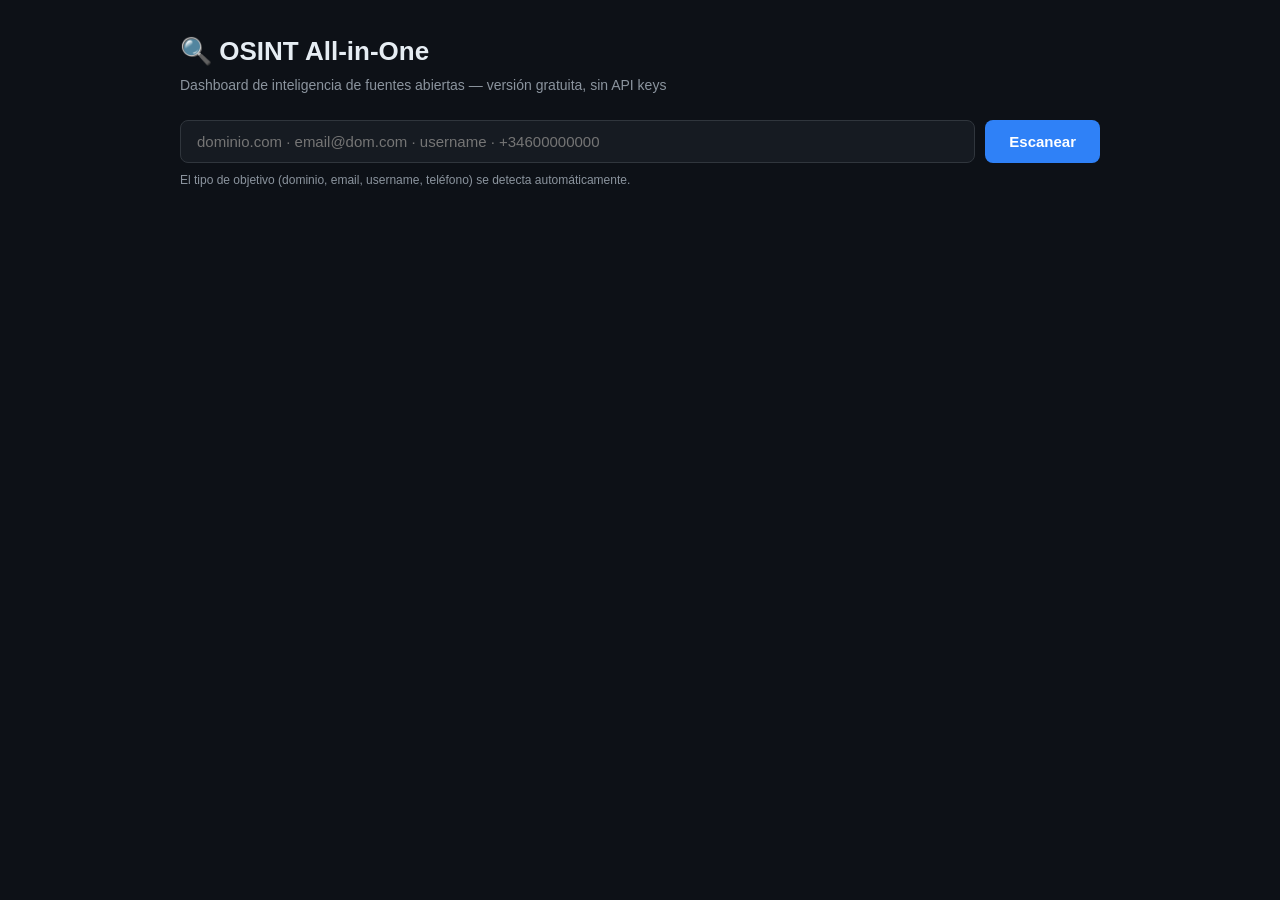
==== index.html @ 32ef2f07 "Initial commit: Ariadne OSINT tool project" ====
<!DOCTYPE html>
<html lang="es">
<head>
<meta charset="UTF-8" />
<meta name="viewport" content="width=device-width, initial-scale=1.0" />
<title>OSINT All-in-One</title>
<style>
  :root {
    --bg: #0d1117; --panel: #161b22; --border: #30363d;
    --text: #e6edf3; --muted: #8b949e; --accent: #2f81f7;
    --green: #3fb950; --red: #f85149; --yellow: #d29922; --purple: #bc8cff;
  }
  * { box-sizing: border-box; }
  body {
    margin: 0; background: var(--bg); color: var(--text);
    font-family: -apple-system, BlinkMacSystemFont, "Segoe UI", Roboto, sans-serif;
    line-height: 1.5;
  }
  .container { max-width: 960px; margin: 0 auto; padding: 32px 20px; }
  header h1 { margin: 0 0 4px; font-size: 26px; }
  header p { margin: 0 0 24px; color: var(--muted); font-size: 14px; }
  .search-box { display: flex; gap: 10px; margin-bottom: 8px; }
  input[type=text] {
    flex: 1; padding: 12px 16px; font-size: 15px; background: var(--panel);
    border: 1px solid var(--border); border-radius: 8px; color: var(--text); outline: none;
  }
  input[type=text]:focus { border-color: var(--accent); }
  button {
    padding: 12px 24px; font-size: 15px; font-weight: 600; background: var(--accent);
    color: #fff; border: none; border-radius: 8px; cursor: pointer;
  }
  button:disabled { opacity: .6; cursor: not-allowed; }
  .hint { font-size: 12px; color: var(--muted); margin-bottom: 24px; }
  .meta { display: flex; gap: 16px; margin: 20px 0 12px; font-size: 13px; color: var(--muted); flex-wrap: wrap; align-items: center; }
  .badge {
    display: inline-block; padding: 2px 10px; border-radius: 12px; font-size: 12px;
    font-weight: 600; background: rgba(47,129,247,.15); color: var(--accent);
  }
  /* Toggle de vistas */
  .view-toggle { margin-left: auto; display: flex; gap: 0; border: 1px solid var(--border); border-radius: 8px; overflow: hidden; }
  .view-toggle button {
    background: var(--panel); color: var(--muted); padding: 6px 16px;
    font-size: 13px; border-radius: 0; font-weight: 500;
  }
  .view-toggle button.active { background: var(--accent); color: #fff; }
  /* Vista lista */
  .module-card { background: var(--panel); border: 1px solid var(--border); border-radius: 10px; margin-bottom: 14px; overflow: hidden; }
  .module-head { display: flex; justify-content: space-between; align-items: center; padding: 12px 16px; border-bottom: 1px solid var(--border); }
  .module-name { font-weight: 700; text-transform: uppercase; font-size: 13px; letter-spacing: .5px; }
  .status { font-size: 12px; font-weight: 600; }
  .status.ok { color: var(--green); } .status.empty { color: var(--muted); } .status.error { color: var(--red); }
  .findings { padding: 6px 16px 14px; }
  .finding { display: flex; gap: 10px; padding: 6px 0; font-size: 14px; border-bottom: 1px solid rgba(48,54,61,.5); }
  .finding:last-child { border-bottom: none; }
  .finding .label { color: var(--muted); min-width: 150px; }
  .finding .value { word-break: break-all; }
  .finding a { color: var(--accent); text-decoration: none; }
  .cat { font-size: 10px; padding: 1px 6px; border-radius: 8px; background: rgba(139,148,158,.15); color: var(--muted); align-self: center; }
  .correlations { background: rgba(210,153,34,.08); border: 1px solid rgba(210,153,34,.3); border-radius: 10px; padding: 14px 16px; margin: 18px 0; }
  .correlations h3 { margin: 0 0 8px; font-size: 14px; color: var(--yellow); }
  .empty-state { text-align: center; color: var(--muted); padding: 40px; }
  .spinner { width: 20px; height: 20px; border: 3px solid rgba(255,255,255,.2); border-top-color: #fff; border-radius: 50%; display: inline-block; animation: spin .8s linear infinite; vertical-align: middle; }
  @keyframes spin { to { transform: rotate(360deg); } }
  /* Vista grafo */
  #graph-wrap { position: relative; background: var(--panel); border: 1px solid var(--border); border-radius: 10px; overflow: hidden; }
  #graph { display: block; width: 100%; height: 560px; cursor: grab; }
  #graph:active { cursor: grabbing; }
  .graph-legend { position: absolute; top: 12px; left: 12px; background: rgba(13,17,23,.85); border: 1px solid var(--border); border-radius: 8px; padding: 10px 12px; font-size: 12px; }
  .graph-legend div { display: flex; align-items: center; gap: 8px; margin: 3px 0; color: var(--muted); }
  .legend-dot { width: 10px; height: 10px; border-radius: 50%; }
  .graph-tip { position: absolute; bottom: 12px; right: 12px; font-size: 11px; color: var(--muted); background: rgba(13,17,23,.85); padding: 4px 8px; border-radius: 6px; }
  .node-tooltip { position: absolute; pointer-events: none; background: #000; border: 1px solid var(--accent); border-radius: 6px; padding: 6px 10px; font-size: 12px; max-width: 280px; word-break: break-all; display: none; z-index: 10; }
</style>
</head>
<body>
<div class="container">
  <header>
    <h1>🔍 OSINT All-in-One</h1>
    <p>Dashboard de inteligencia de fuentes abiertas — versión gratuita, sin API keys</p>
  </header>

  <div class="search-box">
    <input type="text" id="target" placeholder="dominio.com · email@dom.com · username · +34600000000"
           onkeydown="if(event.key==='Enter')scan()" />
    <button id="btn" onclick="scan()">Escanear</button>
  </div>
  <div class="hint">El tipo de objetivo (dominio, email, username, teléfono) se detecta automáticamente.</div>

  <div id="results"></div>
</div>

<script>
const API = "http://127.0.0.1:8000";
let lastData = null;
let currentView = "list";

async function scan() {
  const target = document.getElementById("target").value.trim();
  if (!target) return;
  const btn = document.getElementById("btn");
  const results = document.getElementById("results");
  btn.disabled = true; btn.innerHTML = '<span class="spinner"></span>';
  results.innerHTML = '<div class="empty-state">Consultando fuentes…</div>';
  try {
    const resp = await fetch(`${API}/scan`, {
      method: "POST", headers: { "Content-Type": "application/json" },
      body: JSON.stringify({ target }),
    });
    lastData = await resp.json();
    renderAll();
  } catch (e) {
    results.innerHTML = `<div class="empty-state">Error al conectar con la API.<br>¿Está el backend corriendo en ${API}?</div>`;
  } finally {
    btn.disabled = false; btn.textContent = "Escanear";
  }
}

function renderAll() {
  const data = lastData;
  const results = document.getElementById("results");
  let html = `<div class="meta">
    <span>Objetivo: <span class="badge">${escapeHtml(data.target)}</span></span>
    <span>Tipo: <span class="badge">${data.target_type}</span></span>
    <span>Tiempo: ${data.total_elapsed_ms} ms</span>
    <span class="view-toggle">
      <button id="tab-list" class="${currentView==='list'?'active':''}" onclick="setView('list')">Lista</button>
      <button id="tab-graph" class="${currentView==='graph'?'active':''}" onclick="setView('graph')">Grafo</button>
    </span>
  </div><div id="view-body"></div>`;
  results.innerHTML = html;
  if (currentView === "list") renderList(); else renderGraph();
}

function setView(v) { currentView = v; renderAll(); }

/* ---------- VISTA LISTA ---------- */
function renderList() {
  const data = lastData;
  const body = document.getElementById("view-body");
  let html = "";
  if (data.correlations && data.correlations.length) {
    html += `<div class="correlations"><h3>⚡ Correlaciones detectadas</h3>`;
    for (const c of data.correlations) {
      html += `<div>${escapeHtml(c.description)}: <b>${c.linked_values.map(escapeHtml).join(", ")}</b>
        <span class="cat">${c.modules.join(" + ")}</span></div>`;
    }
    html += `</div>`;
  }
  if (!data.results.length) html += `<div class="empty-state">No hay módulos para este tipo de objetivo.</div>`;
  for (const r of data.results) {
    html += `<div class="module-card"><div class="module-head">
      <span class="module-name">${r.module}</span>
      <span class="status ${r.status}">${statusLabel(r)}</span></div>`;
    if (r.findings.length) {
      html += `<div class="findings">`;
      for (const f of r.findings) {
        html += `<div class="finding"><span class="label">${escapeHtml(f.label)}</span>
          <span class="value">${linkify(f.value)}</span><span class="cat">${f.category}</span></div>`;
      }
      html += `</div>`;
    }
    html += `</div>`;
  }
  body.innerHTML = html;
}

/* ---------- VISTA GRAFO (force-directed sobre canvas, sin librerías) ---------- */
const MODULE_COLORS = {
  dns:"#2f81f7", whois:"#3fb950", crtsh:"#bc8cff",
  email:"#d29922", username:"#f85149", phone:"#39c5cf"
};

function buildGraph(data) {
  const nodes = [], links = [];
  const W = 900, H = 560;
  // Nodo central: el objetivo
  nodes.push({ id:"__target__", label:data.target, type:"target", x:W/2, y:H/2, r:26, color:"#fff" });

  const correlated = new Set();
  for (const c of (data.correlations||[]))
    for (const v of c.linked_values) correlated.add(v.toLowerCase());

  for (const res of data.results) {
    if (!res.findings.length) continue;
    const modId = "mod__" + res.module;
    nodes.push({ id:modId, label:res.module, type:"module", r:16,
      color: MODULE_COLORS[res.module]||"#8b949e",
      x: W/2 + (Math.random()-.5)*200, y: H/2 + (Math.random()-.5)*200 });
    links.push({ source:"__target__", target:modId, strong:true });

    res.findings.forEach((f, i) => {
      const fid = modId + "__" + i;
      const isCorr = correlated.has((f.value||"").toLowerCase());
      nodes.push({ id:fid, label:f.value, sub:f.label, type:"finding",
        r: isCorr?9:6, color: isCorr ? "#d29922" : (MODULE_COLORS[res.module]||"#8b949e"),
        corr:isCorr, x: W/2 + (Math.random()-.5)*400, y: H/2 + (Math.random()-.5)*400 });
      links.push({ source:modId, target:fid, strong:false, corr:isCorr });
    });
  }
  return { nodes, links, W, H };
}

let graphState = null;

function renderGraph() {
  const data = lastData;
  const body = document.getElementById("view-body");
  const hasFindings = data.results.some(r => r.findings.length);
  if (!hasFindings) { body.innerHTML = `<div class="empty-state">No hay datos para graficar.</div>`; return; }

  body.innerHTML = `
    <div id="graph-wrap">
      <canvas id="graph"></canvas>
      <div class="graph-legend" id="legend"></div>
      <div class="graph-tip">Arrastra los nodos · pasa el ratón para ver el valor</div>
      <div class="node-tooltip" id="tooltip"></div>
    </div>`;

  const g = buildGraph(data);
  const canvas = document.getElementById("graph");
  const dpr = window.devicePixelRatio || 1;
  const rect = canvas.getBoundingClientRect();
  canvas.width = rect.width * dpr; canvas.height = 560 * dpr;
  const ctx = canvas.getContext("2d"); ctx.scale(dpr, dpr);
  const VW = rect.width, VH = 560;
  // Reescalar posiciones iniciales al ancho real
  g.nodes.forEach(n => { n.x = n.x/g.W*VW; n.y = n.y/g.H*VH; n.vx=0; n.vy=0; });

  // Leyenda
  const mods = [...new Set(data.results.filter(r=>r.findings.length).map(r=>r.module))];
  document.getElementById("legend").innerHTML =
    `<div><span class="legend-dot" style="background:#fff"></span>Objetivo</div>` +
    mods.map(m=>`<div><span class="legend-dot" style="background:${MODULE_COLORS[m]||'#8b949e'}"></span>${m}</div>`).join("") +
    `<div><span class="legend-dot" style="background:#d29922"></span>correlacionado</div>`;

  graphState = { g, canvas, ctx, VW, VH, drag:null, hover:null };
  setupGraphInteraction();
  runSimulation();
}

function runSimulation() {
  const s = graphState; if (!s) return;
  const { g, VW, VH } = s;
  let ticks = 0;
  function step() {
    if (!graphState) return;
    // Fuerzas: repulsión entre nodos + atracción de enlaces + centrado
    for (const n of g.nodes) { if (n===s.drag) continue; n.fx=0; n.fy=0; }
    for (let i=0;i<g.nodes.length;i++){
      for (let j=i+1;j<g.nodes.length;j++){
        const a=g.nodes[i], b=g.nodes[j];
        let dx=a.x-b.x, dy=a.y-b.y, d=Math.hypot(dx,dy)||0.1;
        const rep = 1400/(d*d);
        const fx=dx/d*rep, fy=dy/d*rep;
        a.fx+=fx; a.fy+=fy; b.fx-=fx; b.fy-=fy;
      }
    }
    for (const l of g.links){
      const a=g.nodes.find(n=>n.id===l.source), b=g.nodes.find(n=>n.id===l.target);
      let dx=b.x-a.x, dy=b.y-a.y, d=Math.hypot(dx,dy)||0.1;
      const target = l.strong?90:55;
      const k=(d-target)*0.02;
      const fx=dx/d*k, fy=dy/d*k;
      a.fx+=fx; a.fy+=fy; b.fx-=fx; b.fy-=fy;
    }
    for (const n of g.nodes){
      if (n===s.drag) continue;
      n.fx += (VW/2 - n.x)*0.005; n.fy += (VH/2 - n.y)*0.005;
      n.vx=(n.vx+n.fx)*0.85; n.vy=(n.vy+n.fy)*0.85;
      n.x+=n.vx; n.y+=n.vy;
      n.x=Math.max(n.r, Math.min(VW-n.r, n.x));
      n.y=Math.max(n.r, Math.min(VH-n.r, n.y));
    }
    drawGraph();
    ticks++;
    if (ticks < 500) requestAnimationFrame(step);
  }
  step();
}

function drawGraph() {
  const s = graphState; if (!s) return;
  const { ctx, g, VW, VH } = s;
  ctx.clearRect(0,0,VW,VH);
  // enlaces
  for (const l of g.links){
    const a=g.nodes.find(n=>n.id===l.source), b=g.nodes.find(n=>n.id===l.target);
    ctx.beginPath(); ctx.moveTo(a.x,a.y); ctx.lineTo(b.x,b.y);
    ctx.strokeStyle = l.corr ? "rgba(210,153,34,.6)" : (l.strong?"rgba(139,148,158,.5)":"rgba(139,148,158,.2)");
    ctx.lineWidth = l.strong?2:1; ctx.stroke();
  }
  // nodos
  for (const n of g.nodes){
    ctx.beginPath(); ctx.arc(n.x,n.y,n.r,0,Math.PI*2);
    ctx.fillStyle=n.color; ctx.fill();
    if (n.type==="target"){ ctx.lineWidth=3; ctx.strokeStyle="#2f81f7"; ctx.stroke(); }
    if (n.corr){ ctx.lineWidth=2; ctx.strokeStyle="#fff"; ctx.stroke(); }
    // etiqueta solo para target y módulos
    if (n.type!=="finding"){
      ctx.fillStyle="#e6edf3"; ctx.font=(n.type==="target"?"bold 13px":"12px")+" sans-serif";
      ctx.textAlign="center";
      const lbl = n.label.length>22 ? n.label.slice(0,22)+"…" : n.label;
      ctx.fillText(lbl, n.x, n.y - n.r - 6);
    }
  }
}

function setupGraphInteraction() {
  const s = graphState; const { canvas, g } = s;
  const tooltip = document.getElementById("tooltip");
  function pos(e){ const r=canvas.getBoundingClientRect(); return { x:e.clientX-r.left, y:e.clientY-r.top }; }
  function nodeAt(p){ for (let i=g.nodes.length-1;i>=0;i--){ const n=g.nodes[i]; if (Math.hypot(n.x-p.x,n.y-p.y)<=n.r+3) return n; } return null; }

  canvas.onmousedown = e => { const p=pos(e); const n=nodeAt(p); if (n){ s.drag=n; n.vx=0; n.vy=0; } };
  canvas.onmousemove = e => {
    const p=pos(e);
    if (s.drag){ s.drag.x=p.x; s.drag.y=p.y; drawGraph(); }
    const n=nodeAt(p);
    if (n && n.type==="finding"){
      tooltip.style.display="block"; tooltip.style.left=(p.x+12)+"px"; tooltip.style.top=(p.y+12)+"px";
      tooltip.innerHTML = `<b>${escapeHtml(n.sub||"")}</b><br>${escapeHtml(n.label)}`;
    } else tooltip.style.display="none";
  };
  canvas.onmouseup = () => { s.drag=null; runSimulation(); };
  canvas.onmouseleave = () => { s.drag=null; tooltip.style.display="none"; };
}

/* ---------- helpers ---------- */
function statusLabel(r){ if(r.status==="ok")return `${r.findings.length} resultados`; if(r.status==="empty")return "sin resultados"; return "error"; }
function escapeHtml(s){ return String(s).replace(/[&<>"']/g,c=>({'&':'&amp;','<':'&lt;','>':'&gt;','"':'&quot;',"'":'&#39;'}[c])); }
function linkify(v){ const safe=escapeHtml(v); if(/^https?:\/\//.test(v))return `<a href="${safe}" target="_blank" rel="noopener">${safe}</a>`; return safe; }
</script>
</body>
</html>
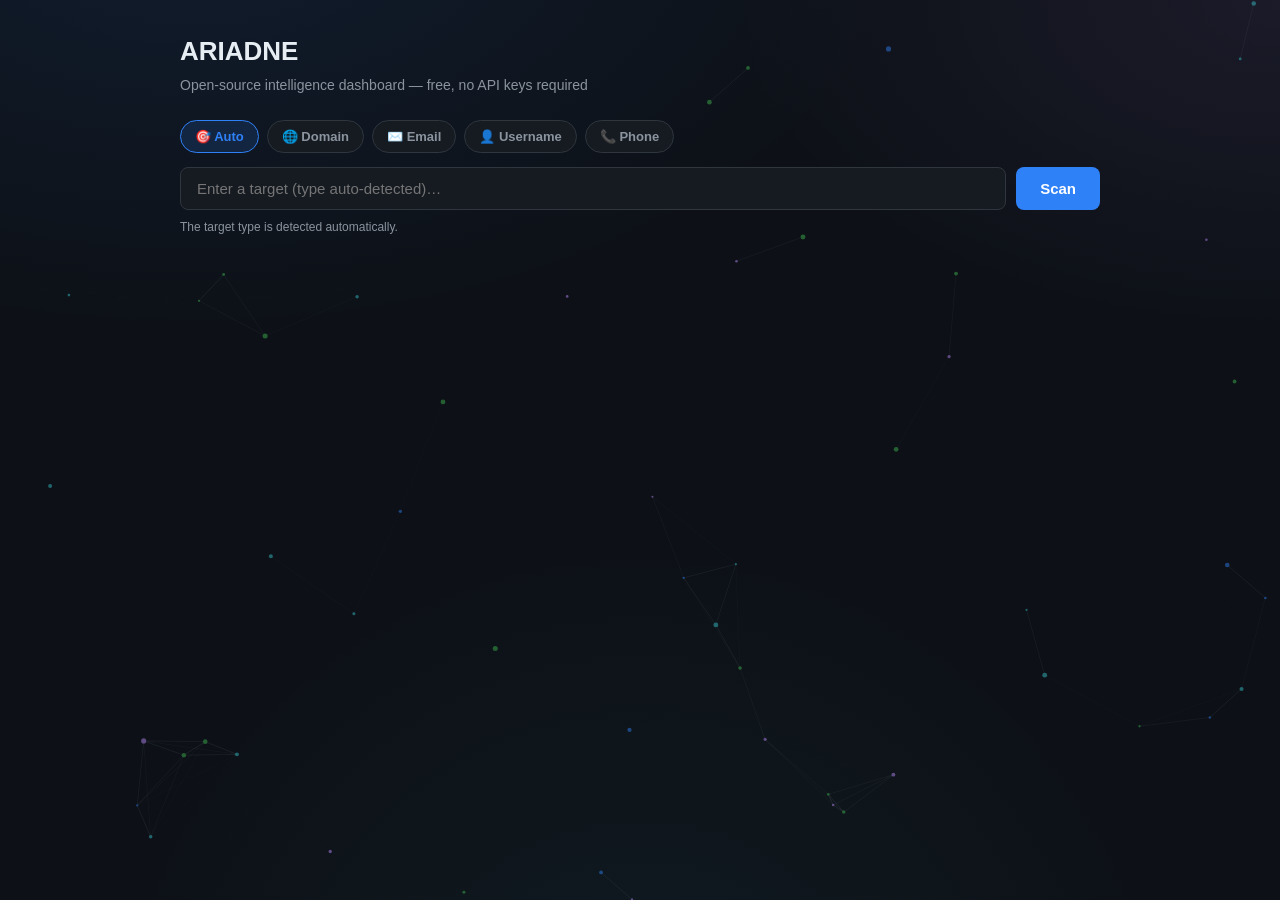
==== commit 2f7800b5: "Move frontend index.html to repo root; update docker-compose mount and README" ====
--- a/index.html
+++ b/index.html
@@ -1,9 +1,9 @@
 <!DOCTYPE html>
-<html lang="es">
+<html lang="en">
 <head>
 <meta charset="UTF-8" />
 <meta name="viewport" content="width=device-width, initial-scale=1.0" />
-<title>OSINT All-in-One</title>
+<title>ARIADNE</title>
 <style>
   :root {
     --bg: #0d1117; --panel: #161b22; --border: #30363d;
@@ -12,19 +12,72 @@
   }
   * { box-sizing: border-box; }
   body {
-    margin: 0; background: var(--bg); color: var(--text);
+    margin: 0; color: var(--text);
     font-family: -apple-system, BlinkMacSystemFont, "Segoe UI", Roboto, sans-serif;
     line-height: 1.5;
-  }
-  .container { max-width: 960px; margin: 0 auto; padding: 32px 20px; }
+    background:
+      radial-gradient(1200px 700px at 15% -10%, rgba(47,129,247,.10), transparent 60%),
+      radial-gradient(1000px 600px at 100% 0%, rgba(188,140,255,.08), transparent 55%),
+      radial-gradient(900px 900px at 50% 120%, rgba(57,197,207,.06), transparent 60%),
+      var(--bg);
+    min-height: 100vh;
+  }
+  /* Background canvas: node network (ARIADNE philosophy — threads connecting data) */
+  #bg-canvas {
+    position: fixed; inset: 0; width: 100%; height: 100%;
+    z-index: 0; pointer-events: none; opacity: .55;
+  }
+  .container { position: relative; z-index: 1; max-width: 960px; margin: 0 auto; padding: 32px 20px; }
   header h1 { margin: 0 0 4px; font-size: 26px; }
   header p { margin: 0 0 24px; color: var(--muted); font-size: 14px; }
+  /* Target type selector */
+  .type-picker { display: flex; flex-wrap: wrap; gap: 8px; margin-bottom: 14px; }
+  .type-chip {
+    display: inline-flex; align-items: center; gap: 6px; padding: 8px 14px;
+    background: var(--panel); border: 1px solid var(--border); border-radius: 20px;
+    color: var(--muted); font-size: 13px; font-weight: 600; cursor: pointer;
+    transition: border-color .15s, color .15s, background .15s;
+  }
+  .type-chip:hover { border-color: var(--accent); color: var(--text); }
+  .type-chip.active { background: rgba(47,129,247,.15); border-color: var(--accent); color: var(--accent); }
   .search-box { display: flex; gap: 10px; margin-bottom: 8px; }
   input[type=text] {
     flex: 1; padding: 12px 16px; font-size: 15px; background: var(--panel);
     border: 1px solid var(--border); border-radius: 8px; color: var(--text); outline: none;
   }
   input[type=text]:focus { border-color: var(--accent); }
+  /* Country code dropdown (phone only) — custom, with flag images */
+  .cc-dropdown { position: relative; flex: none; }
+  .cc-toggle {
+    display: flex; align-items: center; gap: 8px;
+    padding: 12px 14px; font-size: 15px; background: var(--panel);
+    border: 1px solid var(--border); border-radius: 8px; color: var(--text);
+    cursor: pointer; white-space: nowrap; min-width: 108px;
+  }
+  .cc-toggle:focus, .cc-dropdown.open .cc-toggle { border-color: var(--accent); }
+  .cc-flag { width: 22px; height: 16px; object-fit: cover; border-radius: 2px; flex: none; }
+  .cc-caret { margin-left: auto; color: var(--muted); font-size: 11px; }
+  .cc-menu {
+    position: absolute; top: calc(100% + 4px); left: 0; z-index: 30;
+    width: 300px; max-height: 320px; overflow-y: auto; padding: 6px;
+    background: var(--panel); border: 1px solid var(--border); border-radius: 8px;
+    box-shadow: 0 8px 24px rgba(0,0,0,.45); display: none;
+  }
+  .cc-dropdown.open .cc-menu { display: block; }
+  .cc-search {
+    width: 100%; box-sizing: border-box; padding: 8px 10px; margin-bottom: 6px;
+    background: var(--bg); border: 1px solid var(--border); border-radius: 6px;
+    color: var(--text); font-size: 14px; outline: none;
+  }
+  .cc-list { list-style: none; margin: 0; padding: 0; }
+  .cc-item {
+    display: flex; align-items: center; gap: 10px; padding: 8px 10px;
+    border-radius: 6px; cursor: pointer; font-size: 14px; color: var(--text);
+  }
+  .cc-item:hover { background: rgba(47,129,247,.15); }
+  .cc-item .cc-name { flex: 1; }
+  .cc-item .cc-dial { color: var(--muted); font-size: 13px; }
+  .cc-item.hidden { display: none; }
   button {
     padding: 12px 24px; font-size: 15px; font-weight: 600; background: var(--accent);
     color: #fff; border: none; border-radius: 8px; cursor: pointer;
@@ -36,14 +89,14 @@
     display: inline-block; padding: 2px 10px; border-radius: 12px; font-size: 12px;
     font-weight: 600; background: rgba(47,129,247,.15); color: var(--accent);
   }
-  /* Toggle de vistas */
+  /* View toggle */
   .view-toggle { margin-left: auto; display: flex; gap: 0; border: 1px solid var(--border); border-radius: 8px; overflow: hidden; }
   .view-toggle button {
     background: var(--panel); color: var(--muted); padding: 6px 16px;
     font-size: 13px; border-radius: 0; font-weight: 500;
   }
   .view-toggle button.active { background: var(--accent); color: #fff; }
-  /* Vista lista */
+  /* List view */
   .module-card { background: var(--panel); border: 1px solid var(--border); border-radius: 10px; margin-bottom: 14px; overflow: hidden; }
   .module-head { display: flex; justify-content: space-between; align-items: center; padding: 12px 16px; border-bottom: 1px solid var(--border); }
   .module-name { font-weight: 700; text-transform: uppercase; font-size: 13px; letter-spacing: .5px; }
@@ -73,18 +126,33 @@
 </style>
 </head>
 <body>
+<canvas id="bg-canvas"></canvas>
 <div class="container">
   <header>
-    <h1>🔍 OSINT All-in-One</h1>
-    <p>Dashboard de inteligencia de fuentes abiertas — versión gratuita, sin API keys</p>
+    <h1>ARIADNE</h1>
+    <p>Open-source intelligence dashboard — free, no API keys required</p>
   </header>
 
+  <div id="type-picker" class="type-picker"></div>
+
   <div class="search-box">
-    <input type="text" id="target" placeholder="dominio.com · email@dom.com · username · +34600000000"
-           onkeydown="if(event.key==='Enter')scan()" />
-    <button id="btn" onclick="scan()">Escanear</button>
+    <div class="cc-dropdown" id="country-code" style="display:none">
+      <button type="button" class="cc-toggle" id="cc-toggle" onclick="toggleCC(event)" title="Country code" aria-haspopup="listbox">
+        <img class="cc-flag" id="cc-flag" alt="" onerror="this.style.display='none'">
+        <span id="cc-code">+34</span>
+        <span class="cc-caret">▾</span>
+      </button>
+      <div class="cc-menu" id="cc-menu">
+        <input type="text" class="cc-search" id="cc-search" placeholder="Search country…"
+               oninput="filterCC(this.value)" onclick="event.stopPropagation()">
+        <ul class="cc-list" id="cc-list"></ul>
+      </div>
+    </div>
+    <input type="text" id="target" placeholder="Enter target…" inputmode="text"
+           oninput="onTargetInput(this)" onkeydown="if(event.key==='Enter')scan()" />
+    <button id="btn" onclick="scan()">Scan</button>
   </div>
-  <div class="hint">El tipo de objetivo (dominio, email, username, teléfono) se detecta automáticamente.</div>
+  <div class="hint" id="hint"></div>
 
   <div id="results"></div>
 </div>
@@ -94,24 +162,177 @@
 let lastData = null;
 let currentView = "list";
 
+/* ---------- TARGET TYPE SELECTOR ---------- */
+const TARGET_TYPES = [
+  { id: "auto",     label: "🎯 Auto",     placeholder: "Enter a target (type auto-detected)…",       hint: "The target type is detected automatically." },
+  { id: "domain",   label: "🌐 Domain",  placeholder: "example.com",                                     hint: "Queries DNS, WHOIS and subdomains (Certificate Transparency)." },
+  { id: "email",    label: "✉️ Email",    placeholder: "name@example.com",                              hint: "Searches Gravatar profile, associated accounts, and MX servers." },
+  { id: "username", label: "👤 Username", placeholder: "username",                                   hint: "Checks presence on 150+ platforms via Maigret." },
+  { id: "phone",    label: "📞 Phone", placeholder: "+34 600 000 000",                                 hint: "Country, carrier, line type, timezone, and OSINT pivots." },
+];
+let currentType = "auto";
+
+/* Country codes (iso · flag · name · dial). Sorted by frequency + region. */
+const COUNTRY_CODES = [
+  { code: "+34",  iso: "es", flag: "🇪🇸", name: "Spain" },
+  { code: "+1",   iso: "us", flag: "🇺🇸", name: "United States / Canada" },
+  { code: "+52",  iso: "mx", flag: "🇲🇽", name: "Mexico" },
+  { code: "+54",  iso: "ar", flag: "🇦🇷", name: "Argentina" },
+  { code: "+55",  iso: "br", flag: "🇧🇷", name: "Brazil" },
+  { code: "+56",  iso: "cl", flag: "🇨🇱", name: "Chile" },
+  { code: "+57",  iso: "co", flag: "🇨🇴", name: "Colombia" },
+  { code: "+58",  iso: "ve", flag: "🇻🇪", name: "Venezuela" },
+  { code: "+51",  iso: "pe", flag: "🇵🇪", name: "Peru" },
+  { code: "+593", iso: "ec", flag: "🇪🇨", name: "Ecuador" },
+  { code: "+591", iso: "bo", flag: "🇧🇴", name: "Bolivia" },
+  { code: "+595", iso: "py", flag: "🇵🇾", name: "Paraguay" },
+  { code: "+598", iso: "uy", flag: "🇺🇾", name: "Uruguay" },
+  { code: "+502", iso: "gt", flag: "🇬🇹", name: "Guatemala" },
+  { code: "+503", iso: "sv", flag: "🇸🇻", name: "El Salvador" },
+  { code: "+504", iso: "hn", flag: "🇭🇳", name: "Honduras" },
+  { code: "+505", iso: "ni", flag: "🇳🇮", name: "Nicaragua" },
+  { code: "+506", iso: "cr", flag: "🇨🇷", name: "Costa Rica" },
+  { code: "+507", iso: "pa", flag: "🇵🇦", name: "Panama" },
+  { code: "+53",  iso: "cu", flag: "🇨🇺", name: "Cuba" },
+  { code: "+1809",iso: "do", flag: "🇩🇴", name: "Dominican Republic" },
+  { code: "+44",  iso: "gb", flag: "🇬🇧", name: "United Kingdom" },
+  { code: "+33",  iso: "fr", flag: "🇫🇷", name: "France" },
+  { code: "+49",  iso: "de", flag: "🇩🇪", name: "Germany" },
+  { code: "+39",  iso: "it", flag: "🇮🇹", name: "Italy" },
+  { code: "+351", iso: "pt", flag: "🇵🇹", name: "Portugal" },
+  { code: "+31",  iso: "nl", flag: "🇳🇱", name: "Netherlands" },
+  { code: "+32",  iso: "be", flag: "🇧🇪", name: "Belgium" },
+  { code: "+41",  iso: "ch", flag: "🇨🇭", name: "Switzerland" },
+  { code: "+43",  iso: "at", flag: "🇦🇹", name: "Austria" },
+  { code: "+353", iso: "ie", flag: "🇮🇪", name: "Ireland" },
+  { code: "+30",  iso: "gr", flag: "🇬🇷", name: "Greece" },
+  { code: "+48",  iso: "pl", flag: "🇵🇱", name: "Poland" },
+  { code: "+7",   iso: "ru", flag: "🇷🇺", name: "Russia" },
+  { code: "+380", iso: "ua", flag: "🇺🇦", name: "Ukraine" },
+  { code: "+90",  iso: "tr", flag: "🇹🇷", name: "Turkey" },
+  { code: "+212", iso: "ma", flag: "🇲🇦", name: "Morocco" },
+  { code: "+20",  iso: "eg", flag: "🇪🇬", name: "Egypt" },
+  { code: "+27",  iso: "za", flag: "🇿🇦", name: "South Africa" },
+  { code: "+91",  iso: "in", flag: "🇮🇳", name: "India" },
+  { code: "+86",  iso: "cn", flag: "🇨🇳", name: "China" },
+  { code: "+81",  iso: "jp", flag: "🇯🇵", name: "Japan" },
+  { code: "+82",  iso: "kr", flag: "🇰🇷", name: "South Korea" },
+  { code: "+61",  iso: "au", flag: "🇦🇺", name: "Australia" },
+  { code: "+64",  iso: "nz", flag: "🇳🇿", name: "New Zealand" },
+  { code: "+972", iso: "il", flag: "🇮🇱", name: "Israel" },
+  { code: "+971", iso: "ae", flag: "🇦🇪", name: "United Arab Emirates" },
+];
+
+let selectedDial = COUNTRY_CODES[0].code;
+
+/* Flag image URL (flagcdn); falls back to the emoji if the image can't load. */
+function flagImg(c, cls) {
+  return `<img class="${cls}" src="https://flagcdn.com/w40/${c.iso}.png" alt=""`
+       + ` onerror="this.replaceWith(document.createTextNode('${c.flag} '))">`;
+}
+
+function populateCountryCodes() {
+  const list = document.getElementById("cc-list");
+  list.innerHTML = COUNTRY_CODES.map((c, i) =>
+    `<li class="cc-item" data-name="${c.name.toLowerCase()}" data-dial="${c.code}" onclick="selectCC(${i})">
+       ${flagImg(c, "cc-flag")}
+       <span class="cc-name">${c.name}</span>
+       <span class="cc-dial">${c.code}</span>
+     </li>`
+  ).join("");
+  selectCC(0);
+}
+
+function selectCC(i) {
+  const c = COUNTRY_CODES[i];
+  selectedDial = c.code;
+  document.getElementById("cc-code").textContent = c.code;
+  const flag = document.getElementById("cc-flag");
+  flag.style.display = "";
+  flag.src = `https://flagcdn.com/w40/${c.iso}.png`;
+  flag.alt = c.name;
+  closeCC();
+}
+
+function toggleCC(e) {
+  e.stopPropagation();
+  const d = document.getElementById("country-code");
+  const opening = !d.classList.contains("open");
+  d.classList.toggle("open", opening);
+  if (opening) {
+    const s = document.getElementById("cc-search");
+    s.value = ""; filterCC(""); s.focus();
+  }
+}
+
+function closeCC() { document.getElementById("country-code").classList.remove("open"); }
+
+function filterCC(q) {
+  q = q.trim().toLowerCase();
+  document.querySelectorAll("#cc-list .cc-item").forEach(li => {
+    const match = li.dataset.name.includes(q) || li.dataset.dial.includes(q);
+    li.classList.toggle("hidden", !match);
+  });
+}
+
+/* Close the dropdown when clicking outside of it. */
+document.addEventListener("click", e => {
+  const d = document.getElementById("country-code");
+  if (d && !d.contains(e.target)) closeCC();
+});
+
+/* In phone mode, keep the target input numeric (digits and spaces only). */
+function onTargetInput(el) {
+  if (currentType !== "phone") return;
+  const cleaned = el.value.replace(/[^\d\s]/g, "");
+  if (cleaned !== el.value) el.value = cleaned;
+}
+
+function renderTypePicker() {
+  const picker = document.getElementById("type-picker");
+  picker.innerHTML = TARGET_TYPES.map(t =>
+    `<button class="type-chip ${t.id === currentType ? "active" : ""}" onclick="setType('${t.id}')">${t.label}</button>`
+  ).join("");
+  applyType();
+}
+
+function setType(id) { currentType = id; renderTypePicker(); document.getElementById("target").focus(); }
+
+function applyType() {
+  const t = TARGET_TYPES.find(x => x.id === currentType);
+  const isPhone = currentType === "phone";
+  const cc = document.getElementById("country-code");
+  cc.style.display = isPhone ? "block" : "none";
+  if (!isPhone) closeCC();
+  const input = document.getElementById("target");
+  input.placeholder = isPhone ? "600 000 000 (local number)" : t.placeholder;
+  input.setAttribute("inputmode", isPhone ? "numeric" : "text");
+  if (isPhone) onTargetInput(input);   // strip any letters left over from another mode
+  document.getElementById("hint").textContent = t.hint;
+}
+
 async function scan() {
-  const target = document.getElementById("target").value.trim();
+  let target = document.getElementById("target").value.trim();
   if (!target) return;
+  // In phone mode, prepend the selected country code unless the user already entered an international prefix.
+  if (currentType === "phone" && !target.startsWith("+") && !target.startsWith("00")) {
+    target = selectedDial + " " + target;
+  }
   const btn = document.getElementById("btn");
   const results = document.getElementById("results");
   btn.disabled = true; btn.innerHTML = '<span class="spinner"></span>';
-  results.innerHTML = '<div class="empty-state">Consultando fuentes…</div>';
+  results.innerHTML = '<div class="empty-state">Querying sources…</div>';
   try {
     const resp = await fetch(`${API}/scan`, {
       method: "POST", headers: { "Content-Type": "application/json" },
-      body: JSON.stringify({ target }),
+      body: JSON.stringify({ target, target_type: currentType }),
     });
     lastData = await resp.json();
     renderAll();
   } catch (e) {
-    results.innerHTML = `<div class="empty-state">Error al conectar con la API.<br>¿Está el backend corriendo en ${API}?</div>`;
+    results.innerHTML = `<div class="empty-state">Error connecting to the API.<br>Is the backend running at ${API}?</div>`;
   } finally {
-    btn.disabled = false; btn.textContent = "Escanear";
+    btn.disabled = false; btn.textContent = "Scan";
   }
 }
 
@@ -119,12 +340,12 @@
   const data = lastData;
   const results = document.getElementById("results");
   let html = `<div class="meta">
-    <span>Objetivo: <span class="badge">${escapeHtml(data.target)}</span></span>
-    <span>Tipo: <span class="badge">${data.target_type}</span></span>
-    <span>Tiempo: ${data.total_elapsed_ms} ms</span>
+    <span>Target: <span class="badge">${escapeHtml(data.target)}</span></span>
+    <span>Type: <span class="badge">${data.target_type}</span></span>
+    <span>Time: ${data.total_elapsed_ms} ms</span>
     <span class="view-toggle">
-      <button id="tab-list" class="${currentView==='list'?'active':''}" onclick="setView('list')">Lista</button>
-      <button id="tab-graph" class="${currentView==='graph'?'active':''}" onclick="setView('graph')">Grafo</button>
+      <button id="tab-list" class="${currentView==='list'?'active':''}" onclick="setView('list')">List</button>
+      <button id="tab-graph" class="${currentView==='graph'?'active':''}" onclick="setView('graph')">Graph</button>
     </span>
   </div><div id="view-body"></div>`;
   results.innerHTML = html;
@@ -133,20 +354,20 @@
 
 function setView(v) { currentView = v; renderAll(); }
 
-/* ---------- VISTA LISTA ---------- */
+/* ---------- LIST VIEW ---------- */
 function renderList() {
   const data = lastData;
   const body = document.getElementById("view-body");
   let html = "";
   if (data.correlations && data.correlations.length) {
-    html += `<div class="correlations"><h3>⚡ Correlaciones detectadas</h3>`;
+    html += `<div class="correlations"><h3>⚡ Correlations detected</h3>`;
     for (const c of data.correlations) {
       html += `<div>${escapeHtml(c.description)}: <b>${c.linked_values.map(escapeHtml).join(", ")}</b>
         <span class="cat">${c.modules.join(" + ")}</span></div>`;
     }
     html += `</div>`;
   }
-  if (!data.results.length) html += `<div class="empty-state">No hay módulos para este tipo de objetivo.</div>`;
+  if (!data.results.length) html += `<div class="empty-state">No modules for this target type.</div>`;
   for (const r of data.results) {
     html += `<div class="module-card"><div class="module-head">
       <span class="module-name">${r.module}</span>
@@ -164,7 +385,7 @@
   body.innerHTML = html;
 }
 
-/* ---------- VISTA GRAFO (force-directed sobre canvas, sin librerías) ---------- */
+/* ---------- GRAPH VIEW (force-directed on canvas, no libraries) ---------- */
 const MODULE_COLORS = {
   dns:"#2f81f7", whois:"#3fb950", crtsh:"#bc8cff",
   email:"#d29922", username:"#f85149", phone:"#39c5cf"
@@ -173,7 +394,7 @@
 function buildGraph(data) {
   const nodes = [], links = [];
   const W = 900, H = 560;
-  // Nodo central: el objetivo
+  // Central node: the target
   nodes.push({ id:"__target__", label:data.target, type:"target", x:W/2, y:H/2, r:26, color:"#fff" });
 
   const correlated = new Set();
@@ -206,13 +427,13 @@
   const data = lastData;
   const body = document.getElementById("view-body");
   const hasFindings = data.results.some(r => r.findings.length);
-  if (!hasFindings) { body.innerHTML = `<div class="empty-state">No hay datos para graficar.</div>`; return; }
+  if (!hasFindings) { body.innerHTML = `<div class="empty-state">No data to graph.</div>`; return; }
 
   body.innerHTML = `
     <div id="graph-wrap">
       <canvas id="graph"></canvas>
       <div class="graph-legend" id="legend"></div>
-      <div class="graph-tip">Arrastra los nodos · pasa el ratón para ver el valor</div>
+      <div class="graph-tip">Drag nodes · hover to see value</div>
       <div class="node-tooltip" id="tooltip"></div>
     </div>`;
 
@@ -223,15 +444,15 @@
   canvas.width = rect.width * dpr; canvas.height = 560 * dpr;
   const ctx = canvas.getContext("2d"); ctx.scale(dpr, dpr);
   const VW = rect.width, VH = 560;
-  // Reescalar posiciones iniciales al ancho real
+  // Rescale initial positions to actual width
   g.nodes.forEach(n => { n.x = n.x/g.W*VW; n.y = n.y/g.H*VH; n.vx=0; n.vy=0; });
 
-  // Leyenda
+  // Legend
   const mods = [...new Set(data.results.filter(r=>r.findings.length).map(r=>r.module))];
   document.getElementById("legend").innerHTML =
-    `<div><span class="legend-dot" style="background:#fff"></span>Objetivo</div>` +
+    `<div><span class="legend-dot" style="background:#fff"></span>Target</div>` +
     mods.map(m=>`<div><span class="legend-dot" style="background:${MODULE_COLORS[m]||'#8b949e'}"></span>${m}</div>`).join("") +
-    `<div><span class="legend-dot" style="background:#d29922"></span>correlacionado</div>`;
+    `<div><span class="legend-dot" style="background:#d29922"></span>correlated</div>`;
 
   graphState = { g, canvas, ctx, VW, VH, drag:null, hover:null };
   setupGraphInteraction();
@@ -244,7 +465,7 @@
   let ticks = 0;
   function step() {
     if (!graphState) return;
-    // Fuerzas: repulsión entre nodos + atracción de enlaces + centrado
+    // Forces: node repulsion + link attraction + centering
     for (const n of g.nodes) { if (n===s.drag) continue; n.fx=0; n.fy=0; }
     for (let i=0;i<g.nodes.length;i++){
       for (let j=i+1;j<g.nodes.length;j++){
@@ -282,7 +503,7 @@
   const s = graphState; if (!s) return;
   const { ctx, g, VW, VH } = s;
   ctx.clearRect(0,0,VW,VH);
-  // enlaces
+  // links
   for (const l of g.links){
     const a=g.nodes.find(n=>n.id===l.source), b=g.nodes.find(n=>n.id===l.target);
     ctx.beginPath(); ctx.moveTo(a.x,a.y); ctx.lineTo(b.x,b.y);
@@ -295,7 +516,7 @@
     ctx.fillStyle=n.color; ctx.fill();
     if (n.type==="target"){ ctx.lineWidth=3; ctx.strokeStyle="#2f81f7"; ctx.stroke(); }
     if (n.corr){ ctx.lineWidth=2; ctx.strokeStyle="#fff"; ctx.stroke(); }
-    // etiqueta solo para target y módulos
+    // label only for target and modules
     if (n.type!=="finding"){
       ctx.fillStyle="#e6edf3"; ctx.font=(n.type==="target"?"bold 13px":"12px")+" sans-serif";
       ctx.textAlign="center";
@@ -326,9 +547,72 @@
 }
 
 /* ---------- helpers ---------- */
-function statusLabel(r){ if(r.status==="ok")return `${r.findings.length} resultados`; if(r.status==="empty")return "sin resultados"; return "error"; }
+function statusLabel(r){ if(r.status==="ok")return `${r.findings.length} results`; if(r.status==="empty")return "no results"; return "error"; }
 function escapeHtml(s){ return String(s).replace(/[&<>"']/g,c=>({'&':'&amp;','<':'&lt;','>':'&gt;','"':'&quot;',"'":'&#39;'}[c])); }
 function linkify(v){ const safe=escapeHtml(v); if(/^https?:\/\//.test(v))return `<a href="${safe}" target="_blank" rel="noopener">${safe}</a>`; return safe; }
+
+/* ---------- BACKGROUND: animated node network (Ariadne thread) ---------- */
+(function backgroundNetwork() {
+  const canvas = document.getElementById("bg-canvas");
+  const ctx = canvas.getContext("2d");
+  const PALETTE = ["#2f81f7", "#bc8cff", "#39c5cf", "#3fb950"];
+  let W, H, dpr, nodes = [], mouse = { x: -9999, y: -9999 };
+
+  function resize() {
+    dpr = window.devicePixelRatio || 1;
+    W = window.innerWidth; H = window.innerHeight;
+    canvas.width = W * dpr; canvas.height = H * dpr;
+    ctx.setTransform(dpr, 0, 0, dpr, 0, 0);
+    // Densidad proporcional al área (acotada)
+    const count = Math.min(90, Math.max(38, Math.round((W * H) / 22000)));
+    nodes = Array.from({ length: count }, () => ({
+      x: Math.random() * W, y: Math.random() * H,
+      vx: (Math.random() - .5) * .25, vy: (Math.random() - .5) * .25,
+      r: Math.random() * 1.6 + 1,
+      c: PALETTE[(Math.random() * PALETTE.length) | 0],
+    }));
+  }
+
+  function tick() {
+    ctx.clearRect(0, 0, W, H);
+    const LINK = 140;
+    for (const n of nodes) {
+      n.x += n.vx; n.y += n.vy;
+      if (n.x < 0 || n.x > W) n.vx *= -1;
+      if (n.y < 0 || n.y > H) n.vy *= -1;
+      // atracción sutil hacia el cursor (traza el hilo)
+      const mdx = mouse.x - n.x, mdy = mouse.y - n.y, md = Math.hypot(mdx, mdy);
+      if (md < 180) { n.x += mdx / md * .4; n.y += mdy / md * .4; }
+    }
+    // hilos entre nodos cercanos
+    for (let i = 0; i < nodes.length; i++) {
+      for (let j = i + 1; j < nodes.length; j++) {
+        const a = nodes[i], b = nodes[j];
+        const d = Math.hypot(a.x - b.x, a.y - b.y);
+        if (d < LINK) {
+          ctx.beginPath(); ctx.moveTo(a.x, a.y); ctx.lineTo(b.x, b.y);
+          ctx.strokeStyle = `rgba(139,148,158,${(1 - d / LINK) * .28})`;
+          ctx.lineWidth = 1; ctx.stroke();
+        }
+      }
+    }
+    // nodos
+    for (const n of nodes) {
+      ctx.beginPath(); ctx.arc(n.x, n.y, n.r, 0, Math.PI * 2);
+      ctx.fillStyle = n.c; ctx.globalAlpha = .85; ctx.fill(); ctx.globalAlpha = 1;
+    }
+    requestAnimationFrame(tick);
+  }
+
+  window.addEventListener("resize", resize);
+  window.addEventListener("mousemove", e => { mouse.x = e.clientX; mouse.y = e.clientY; });
+  window.addEventListener("mouseout", () => { mouse.x = -9999; mouse.y = -9999; });
+  resize(); tick();
+})();
+
+/* ---------- INIT ---------- */
+populateCountryCodes();
+renderTypePicker();
 </script>
 </body>
 </html>
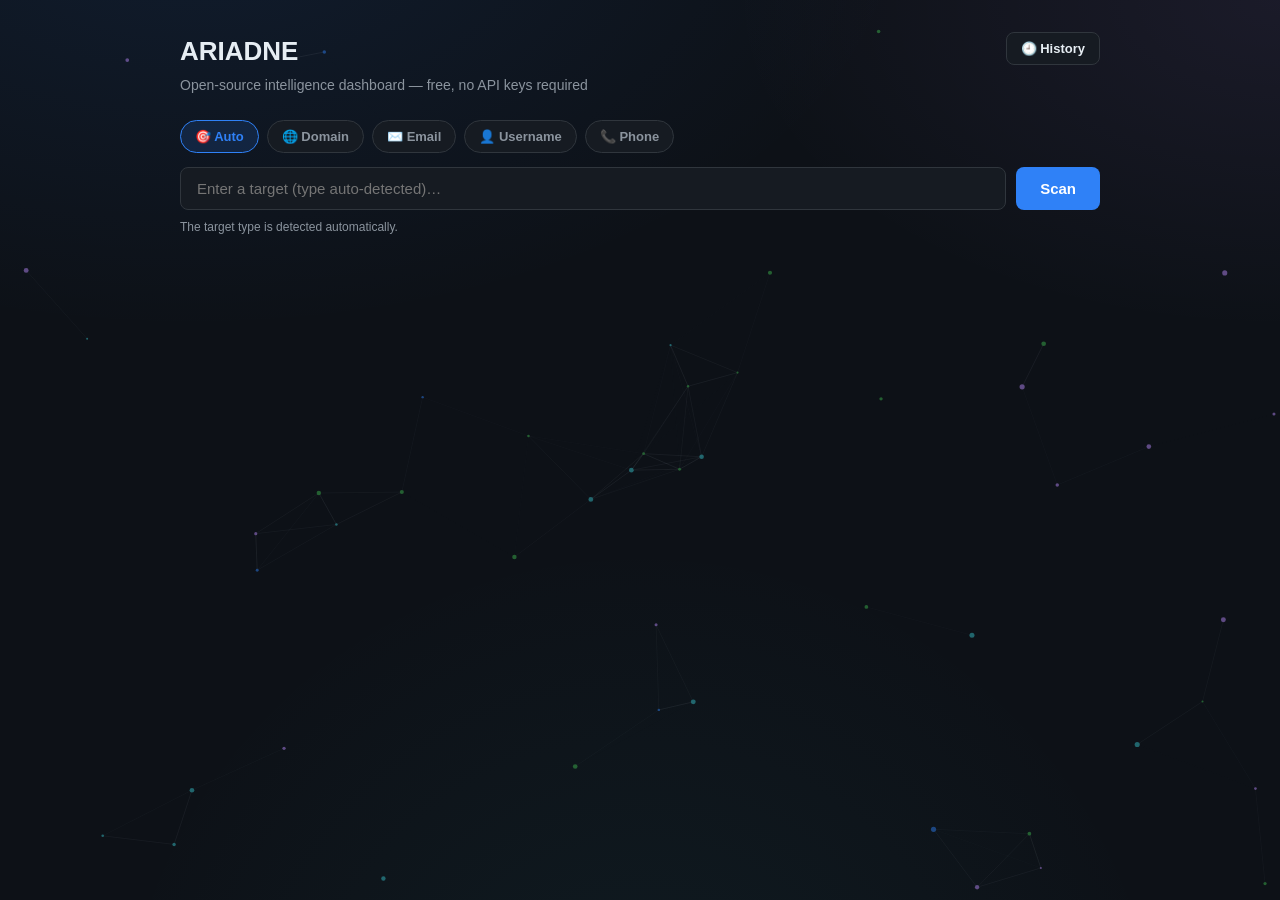
==== commit d962dd85: "feat: Redis cache, persistent scan history, Shodan/HIBP key-based modules, JSON/PDF export Backend: " ====
--- a/index.html
+++ b/index.html
@@ -123,15 +123,69 @@
   .legend-dot { width: 10px; height: 10px; border-radius: 50%; }
   .graph-tip { position: absolute; bottom: 12px; right: 12px; font-size: 11px; color: var(--muted); background: rgba(13,17,23,.85); padding: 4px 8px; border-radius: 6px; }
   .node-tooltip { position: absolute; pointer-events: none; background: #000; border: 1px solid var(--accent); border-radius: 6px; padding: 6px 10px; font-size: 12px; max-width: 280px; word-break: break-all; display: none; z-index: 10; }
+  /* Header toolbar */
+  .header-row { display: flex; align-items: flex-start; justify-content: space-between; gap: 12px; }
+  .toolbar { display: flex; gap: 8px; flex: none; }
+  .tool-btn {
+    padding: 8px 14px; font-size: 13px; font-weight: 600; background: var(--panel);
+    color: var(--text); border: 1px solid var(--border); border-radius: 8px; cursor: pointer;
+  }
+  .tool-btn:hover { border-color: var(--accent); color: var(--accent); }
+  /* Small action buttons in the results meta bar */
+  .meta .act {
+    padding: 5px 12px; font-size: 12px; font-weight: 600; background: var(--panel);
+    color: var(--text); border: 1px solid var(--border); border-radius: 8px; cursor: pointer;
+  }
+  .meta .act:hover { border-color: var(--accent); color: var(--accent); }
+  .badge.cached { background: rgba(63,185,80,.15); color: var(--green); }
+  /* History panel */
+  #history-panel { background: var(--panel); border: 1px solid var(--border); border-radius: 10px; margin-bottom: 18px; overflow: hidden; display: none; }
+  #history-panel.open { display: block; }
+  .hist-head { display: flex; justify-content: space-between; align-items: center; padding: 12px 16px; border-bottom: 1px solid var(--border); }
+  .hist-head h3 { margin: 0; font-size: 14px; }
+  .hist-item {
+    display: flex; align-items: center; gap: 12px; padding: 10px 16px;
+    border-bottom: 1px solid rgba(48,54,61,.5); cursor: pointer; font-size: 13px;
+  }
+  .hist-item:last-child { border-bottom: none; }
+  .hist-item:hover { background: rgba(47,129,247,.1); }
+  .hist-item .h-target { font-weight: 600; flex: 1; word-break: break-all; }
+  .hist-item .h-meta { color: var(--muted); font-size: 12px; white-space: nowrap; }
+  .hist-empty { padding: 20px 16px; color: var(--muted); text-align: center; font-size: 13px; }
+  /* Print / PDF export */
+  @media print {
+    body { background: #fff !important; color: #000 !important; }
+    #bg-canvas, .toolbar, .type-picker, .search-box, .hint, .view-toggle,
+    .meta .act, #history-panel, .graph-tip { display: none !important; }
+    .container { max-width: 100%; }
+    .module-card, .correlations { break-inside: avoid; border-color: #ccc; }
+    a { color: #000; text-decoration: underline; }
+    .badge { border: 1px solid #999; color: #000; background: none; }
+  }
 </style>
 </head>
 <body>
 <canvas id="bg-canvas"></canvas>
 <div class="container">
   <header>
-    <h1>ARIADNE</h1>
-    <p>Open-source intelligence dashboard — free, no API keys required</p>
+    <div class="header-row">
+      <div>
+        <h1>ARIADNE</h1>
+        <p>Open-source intelligence dashboard — free, no API keys required</p>
+      </div>
+      <div class="toolbar">
+        <button class="tool-btn" onclick="toggleHistory()" title="Recent scans">🕘 History</button>
+      </div>
+    </div>
   </header>
+
+  <div id="history-panel">
+    <div class="hist-head">
+      <h3>🕘 Scan history</h3>
+      <button class="act" onclick="toggleHistory()">Close</button>
+    </div>
+    <div id="history-list"></div>
+  </div>
 
   <div id="type-picker" class="type-picker"></div>
 
@@ -343,6 +397,9 @@
     <span>Target: <span class="badge">${escapeHtml(data.target)}</span></span>
     <span>Type: <span class="badge">${data.target_type}</span></span>
     <span>Time: ${data.total_elapsed_ms} ms</span>
+    ${data.cached ? '<span class="badge cached">⚡ cached</span>' : ''}
+    <button class="act" onclick="exportJSON()" title="Download as JSON">⬇ JSON</button>
+    <button class="act" onclick="exportPDF()" title="Save as PDF (print)">🖨 PDF</button>
     <span class="view-toggle">
       <button id="tab-list" class="${currentView==='list'?'active':''}" onclick="setView('list')">List</button>
       <button id="tab-graph" class="${currentView==='graph'?'active':''}" onclick="setView('graph')">Graph</button>
@@ -353,6 +410,64 @@
 }
 
 function setView(v) { currentView = v; renderAll(); }
+
+/* ---------- EXPORT ---------- */
+function exportJSON() {
+  if (!lastData) return;
+  const blob = new Blob([JSON.stringify(lastData, null, 2)], { type: "application/json" });
+  const url = URL.createObjectURL(blob);
+  const a = document.createElement("a");
+  const safe = (lastData.target || "scan").replace(/[^a-z0-9._-]+/gi, "_");
+  a.href = url;
+  a.download = `ariadne_${safe}.json`;
+  document.body.appendChild(a); a.click(); a.remove();
+  URL.revokeObjectURL(url);
+}
+
+function exportPDF() {
+  if (!lastData) return;
+  if (currentView !== "list") setView("list");  // print the readable list view
+  setTimeout(() => window.print(), 50);          // let the DOM settle first
+}
+
+/* ---------- HISTORY ---------- */
+async function toggleHistory() {
+  const panel = document.getElementById("history-panel");
+  const opening = !panel.classList.contains("open");
+  panel.classList.toggle("open", opening);
+  if (opening) await loadHistory();
+}
+
+async function loadHistory() {
+  const list = document.getElementById("history-list");
+  list.innerHTML = `<div class="hist-empty">Loading…</div>`;
+  try {
+    const resp = await fetch(`${API}/history?limit=50`);
+    const items = await resp.json();
+    if (!items.length) { list.innerHTML = `<div class="hist-empty">No scans yet.</div>`; return; }
+    list.innerHTML = items.map(it => {
+      const when = (it.created_at || "").replace("T", " ").replace(/(\+00:00|Z)$/, " UTC");
+      return `<div class="hist-item" onclick="openHistoryScan(${it.id})">
+        <span class="h-target">${escapeHtml(it.target)}</span>
+        <span class="badge">${it.target_type}</span>
+        <span class="h-meta">${it.findings_count} findings · ${when}</span>
+      </div>`;
+    }).join("");
+  } catch (e) {
+    list.innerHTML = `<div class="hist-empty">Could not load history (is the backend running?).</div>`;
+  }
+}
+
+async function openHistoryScan(id) {
+  try {
+    const resp = await fetch(`${API}/history/${id}`);
+    if (!resp.ok) return;
+    lastData = await resp.json();
+    document.getElementById("history-panel").classList.remove("open");
+    renderAll();
+    document.getElementById("results").scrollIntoView({ behavior: "smooth" });
+  } catch (e) { /* ignore */ }
+}
 
 /* ---------- LIST VIEW ---------- */
 function renderList() {
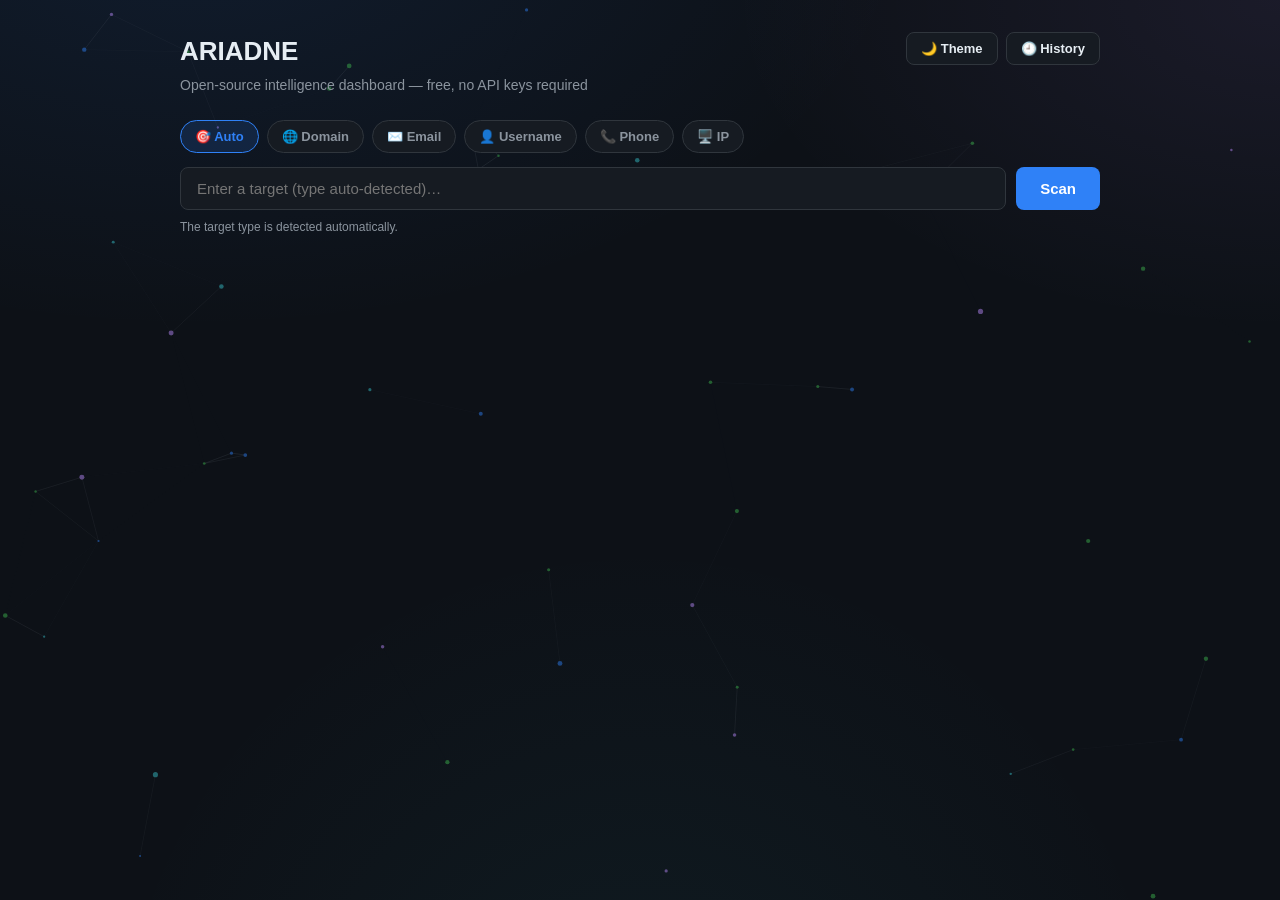
==== commit d21737a8: "feat: IP target type + key-free enrichment modules and results search UI Backend (no API keys): - Ne" ====
--- a/index.html
+++ b/index.html
@@ -6,9 +6,16 @@
 <title>ARIADNE</title>
 <style>
   :root {
-    --bg: #0d1117; --panel: #161b22; --border: #30363d;
+    --bg: #0d1117; --panel: #161b22; --panel-2: #1c232c; --border: #30363d;
     --text: #e6edf3; --muted: #8b949e; --accent: #2f81f7;
     --green: #3fb950; --red: #f85149; --yellow: #d29922; --purple: #bc8cff;
+    --hi: rgba(210,153,34,.35);
+  }
+  :root[data-theme="light"] {
+    --bg: #f6f8fa; --panel: #ffffff; --panel-2: #f0f3f6; --border: #d0d7de;
+    --text: #1f2328; --muted: #59636e; --accent: #0969da;
+    --green: #1a7f37; --red: #cf222e; --yellow: #9a6700; --purple: #8250df;
+    --hi: rgba(154,103,0,.30);
   }
   * { box-sizing: border-box; }
   body {
@@ -152,11 +159,83 @@
   .hist-item .h-target { font-weight: 600; flex: 1; word-break: break-all; }
   .hist-item .h-meta { color: var(--muted); font-size: 12px; white-space: nowrap; }
   .hist-empty { padding: 20px 16px; color: var(--muted); text-align: center; font-size: 13px; }
+  /* ---------- Results search / filter toolbar ---------- */
+  .res-controls {
+    position: sticky; top: 0; z-index: 5; background: var(--bg);
+    padding: 12px 0 10px; margin-bottom: 4px; border-bottom: 1px solid var(--border);
+  }
+  .res-search-row { display: flex; gap: 8px; align-items: center; margin-bottom: 10px; }
+  .res-search {
+    flex: 1; padding: 10px 14px 10px 36px; font-size: 14px; background: var(--panel);
+    border: 1px solid var(--border); border-radius: 8px; color: var(--text); outline: none;
+    background-image: url("data:image/svg+xml;utf8,<svg xmlns='http://www.w3.org/2000/svg' width='16' height='16' viewBox='0 0 24 24' fill='none' stroke='%238b949e' stroke-width='2'><circle cx='11' cy='11' r='7'/><line x1='21' y1='21' x2='16.65' y2='16.65'/></svg>");
+    background-repeat: no-repeat; background-position: 12px center;
+  }
+  .res-search:focus { border-color: var(--accent); }
+  .res-clear {
+    padding: 9px 12px; font-size: 13px; font-weight: 600; background: var(--panel);
+    color: var(--muted); border: 1px solid var(--border); border-radius: 8px; cursor: pointer;
+  }
+  .res-clear:hover { border-color: var(--accent); color: var(--accent); }
+  .cat-filters { display: flex; flex-wrap: wrap; gap: 6px; align-items: center; }
+  .cat-chip {
+    padding: 5px 11px; font-size: 12px; font-weight: 600; background: var(--panel);
+    border: 1px solid var(--border); border-radius: 14px; color: var(--muted);
+    cursor: pointer; transition: border-color .12s, color .12s, background .12s;
+  }
+  .cat-chip:hover { border-color: var(--accent); color: var(--text); }
+  .cat-chip.active { background: rgba(47,129,247,.15); border-color: var(--accent); color: var(--accent); }
+  .cat-chip .n { opacity: .65; margin-left: 4px; font-weight: 500; }
+  .res-count { font-size: 12px; color: var(--muted); margin-left: auto; white-space: nowrap; }
+  mark { background: var(--hi); color: inherit; border-radius: 3px; padding: 0 1px; }
+  /* Collapsible module head + finding copy affordance */
+  .module-head { cursor: pointer; user-select: none; }
+  .module-head .chevron { transition: transform .15s; color: var(--muted); font-size: 11px; margin-left: 8px; }
+  .module-card.collapsed .findings { display: none; }
+  .module-card.collapsed .chevron { transform: rotate(-90deg); }
+  .module-head-left { display: flex; align-items: center; gap: 8px; min-width: 0; }
+  .finding { position: relative; align-items: baseline; }
+  .finding .value { flex: 1; }
+  .copy-btn {
+    flex: none; opacity: 0; border: none; background: transparent; cursor: pointer;
+    color: var(--muted); font-size: 12px; padding: 2px 6px; border-radius: 5px; transition: opacity .12s;
+  }
+  .finding:hover .copy-btn { opacity: 1; }
+  .copy-btn:hover { background: rgba(139,148,158,.18); color: var(--text); }
+  .copy-btn.done { color: var(--green); opacity: 1; }
+  /* Summary stat tiles */
+  .summary { display: flex; flex-wrap: wrap; gap: 10px; margin: 14px 0 4px; }
+  .stat {
+    flex: 1; min-width: 120px; background: var(--panel); border: 1px solid var(--border);
+    border-radius: 10px; padding: 12px 14px;
+  }
+  .stat .num { font-size: 22px; font-weight: 700; line-height: 1.1; }
+  .stat .lbl { font-size: 12px; color: var(--muted); margin-top: 2px; }
+  .no-match { text-align: center; color: var(--muted); padding: 30px; font-size: 14px; }
+  /* Responsive */
+  @media (max-width: 640px) {
+    .container { padding: 20px 14px; }
+    header h1 { font-size: 22px; }
+    .header-row { flex-direction: column; }
+    .toolbar { width: 100%; }
+    .search-box { flex-wrap: wrap; }
+    .search-box input[type=text] { min-width: 0; }
+    .cc-menu { width: min(300px, 86vw); }
+    .finding { flex-direction: column; gap: 2px; }
+    .finding .label { min-width: 0; font-size: 13px; }
+    .copy-btn { opacity: 1; position: absolute; top: 4px; right: 0; }
+    .meta { gap: 10px; }
+    .view-toggle { margin-left: 0; }
+    .res-count { margin-left: 0; width: 100%; }
+    #graph { height: 420px; }
+    .stat { min-width: calc(50% - 5px); }
+  }
   /* Print / PDF export */
   @media print {
     body { background: #fff !important; color: #000 !important; }
     #bg-canvas, .toolbar, .type-picker, .search-box, .hint, .view-toggle,
-    .meta .act, #history-panel, .graph-tip { display: none !important; }
+    .meta .act, #history-panel, .graph-tip, .res-controls, .copy-btn { display: none !important; }
+    .module-card.collapsed .findings { display: block !important; }
     .container { max-width: 100%; }
     .module-card, .correlations { break-inside: avoid; border-color: #ccc; }
     a { color: #000; text-decoration: underline; }
@@ -174,6 +253,7 @@
         <p>Open-source intelligence dashboard — free, no API keys required</p>
       </div>
       <div class="toolbar">
+        <button class="tool-btn" id="theme-btn" onclick="toggleTheme()" title="Toggle light / dark">🌙 Theme</button>
         <button class="tool-btn" onclick="toggleHistory()" title="Recent scans">🕘 History</button>
       </div>
     </div>
@@ -215,14 +295,34 @@
 const API = "http://127.0.0.1:8000";
 let lastData = null;
 let currentView = "list";
+let resFilter = { q: "", cat: "all" };   // results search + category filter
+const collapsedMods = new Set();          // modules the user has collapsed
+
+/* ---------- THEME (light / dark, persisted) ---------- */
+function applyTheme(t) {
+  document.documentElement.dataset.theme = t;
+  const btn = document.getElementById("theme-btn");
+  if (btn) btn.textContent = t === "light" ? "☀️ Theme" : "🌙 Theme";
+}
+function toggleTheme() {
+  const next = document.documentElement.dataset.theme === "light" ? "dark" : "light";
+  try { localStorage.setItem("ariadne-theme", next); } catch (e) {}
+  applyTheme(next);
+}
+(function initTheme() {
+  let saved = "dark";
+  try { saved = localStorage.getItem("ariadne-theme") || "dark"; } catch (e) {}
+  applyTheme(saved);
+})();
 
 /* ---------- TARGET TYPE SELECTOR ---------- */
 const TARGET_TYPES = [
   { id: "auto",     label: "🎯 Auto",     placeholder: "Enter a target (type auto-detected)…",       hint: "The target type is detected automatically." },
   { id: "domain",   label: "🌐 Domain",  placeholder: "example.com",                                     hint: "Queries DNS, WHOIS and subdomains (Certificate Transparency)." },
   { id: "email",    label: "✉️ Email",    placeholder: "name@example.com",                              hint: "Searches Gravatar profile, associated accounts, and MX servers." },
-  { id: "username", label: "👤 Username", placeholder: "username",                                   hint: "Checks presence on 150+ platforms via Maigret." },
+  { id: "username", label: "👤 Username", placeholder: "username",                                   hint: "Checks 150+ platforms (Maigret) and enriches a public GitHub profile." },
   { id: "phone",    label: "📞 Phone", placeholder: "+34 600 000 000",                                 hint: "Country, carrier, line type, timezone, and OSINT pivots." },
+  { id: "ip",       label: "🖥️ IP",      placeholder: "8.8.8.8",                                         hint: "Geolocation, ISP/ASN, reverse DNS and reputation pivots (free, no key)." },
 ];
 let currentType = "auto";
 
@@ -382,6 +482,7 @@
       body: JSON.stringify({ target, target_type: currentType }),
     });
     lastData = await resp.json();
+    resFilter = { q: "", cat: "all" }; collapsedMods.clear();
     renderAll();
   } catch (e) {
     results.innerHTML = `<div class="empty-state">Error connecting to the API.<br>Is the backend running at ${API}?</div>`;
@@ -463,17 +564,40 @@
     const resp = await fetch(`${API}/history/${id}`);
     if (!resp.ok) return;
     lastData = await resp.json();
+    resFilter = { q: "", cat: "all" }; collapsedMods.clear();
     document.getElementById("history-panel").classList.remove("open");
     renderAll();
     document.getElementById("results").scrollIntoView({ behavior: "smooth" });
   } catch (e) { /* ignore */ }
 }
 
-/* ---------- LIST VIEW ---------- */
+/* ---------- LIST VIEW (summary + search + category filters) ---------- */
+function categoryCounts(data) {
+  const counts = {};
+  for (const r of data.results)
+    for (const f of r.findings) counts[f.category] = (counts[f.category] || 0) + 1;
+  return counts;
+}
+
 function renderList() {
   const data = lastData;
   const body = document.getElementById("view-body");
+  const totalFindings = data.results.reduce((a, r) => a + r.findings.length, 0);
+  const modsWithData = data.results.filter(r => r.findings.length).length;
+  const cats = categoryCounts(data);
+  const catCount = Object.keys(cats).length;
+
   let html = "";
+
+  // Summary stat tiles — a quick, readable overview of the scan.
+  html += `<div class="summary">
+    <div class="stat"><div class="num">${totalFindings}</div><div class="lbl">findings</div></div>
+    <div class="stat"><div class="num">${modsWithData}/${data.results.length}</div><div class="lbl">sources with data</div></div>
+    <div class="stat"><div class="num">${catCount}</div><div class="lbl">categories</div></div>
+    <div class="stat"><div class="num">${data.total_elapsed_ms}<span style="font-size:13px"> ms</span></div><div class="lbl">scan time</div></div>
+  </div>`;
+
+  // Correlations across modules.
   if (data.correlations && data.correlations.length) {
     html += `<div class="correlations"><h3>⚡ Correlations detected</h3>`;
     for (const c of data.correlations) {
@@ -482,28 +606,134 @@
     }
     html += `</div>`;
   }
-  if (!data.results.length) html += `<div class="empty-state">No modules for this target type.</div>`;
+
+  // Search + category filters (only when there is something to filter).
+  if (totalFindings) {
+    const chips = [
+      `<button class="cat-chip ${resFilter.cat === 'all' ? 'active' : ''}" onclick="setCat('all')">All<span class="n">${totalFindings}</span></button>`
+    ].concat(
+      Object.entries(cats).sort((a, b) => b[1] - a[1]).map(([c, n]) =>
+        `<button class="cat-chip ${resFilter.cat === c ? 'active' : ''}" onclick="setCat('${encodeURIComponent(c)}')">${escapeHtml(c)}<span class="n">${n}</span></button>`)
+    );
+    html += `<div class="res-controls">
+      <div class="res-search-row">
+        <input class="res-search" id="res-search" placeholder="Filter findings by text (label or value)…"
+               value="${escapeHtml(resFilter.q)}" oninput="onResSearch(this.value)">
+        <button class="res-clear" onclick="clearResFilter()">Clear</button>
+      </div>
+      <div class="cat-filters">${chips.join("")}<span class="res-count" id="res-count"></span></div>
+    </div>`;
+  }
+
+  html += `<div id="findings-body"></div>`;
+  body.innerHTML = html;
+  filterFindings();
+}
+
+/* Rebuilds only the findings list (keeps the search box focused while typing). */
+function filterFindings() {
+  const data = lastData;
+  const fb = document.getElementById("findings-body");
+  if (!fb) return;
+  if (!data.results.length) { fb.innerHTML = `<div class="empty-state">No modules for this target type.</div>`; return; }
+
+  const q = resFilter.q.trim().toLowerCase();
+  const cat = resFilter.cat;
+  const filtering = !!q || cat !== "all";
+  let shown = 0, total = 0, html = "";
+
   for (const r of data.results) {
-    html += `<div class="module-card"><div class="module-head">
-      <span class="module-name">${r.module}</span>
-      <span class="status ${r.status}">${statusLabel(r)}</span></div>`;
-    if (r.findings.length) {
+    total += r.findings.length;
+    const matched = r.findings.filter(f => {
+      if (cat !== "all" && f.category !== cat) return false;
+      if (q && !(`${f.label} ${f.value}`.toLowerCase().includes(q))) return false;
+      return true;
+    });
+    if (filtering && matched.length === 0) continue;   // hide modules with no match
+    shown += matched.length;
+
+    const collapsed = collapsedMods.has(r.module) ? "collapsed" : "";
+    const color = MODULE_COLORS[r.module] || "#8b949e";
+    html += `<div class="module-card ${collapsed}"><div class="module-head" onclick="toggleMod('${r.module}')">
+      <span class="module-head-left">
+        <span class="module-name" style="color:${color}">${escapeHtml(r.module)}</span>
+        <span class="status ${r.status}">${statusLabel(r)}</span>
+      </span>
+      <span class="chevron">▾</span></div>`;
+    if (matched.length) {
       html += `<div class="findings">`;
-      for (const f of r.findings) {
-        html += `<div class="finding"><span class="label">${escapeHtml(f.label)}</span>
-          <span class="value">${linkify(f.value)}</span><span class="cat">${f.category}</span></div>`;
+      for (const f of matched) {
+        html += `<div class="finding">
+          <span class="label">${hl(f.label, q)}</span>
+          <span class="value">${valueHtml(f.value, q)}</span>
+          <span class="cat">${escapeHtml(f.category)}</span>
+          <button class="copy-btn" title="Copy value" data-val="${escapeHtml(f.value)}" onclick="copyVal(event, this)">⧉</button>
+        </div>`;
       }
       html += `</div>`;
     }
     html += `</div>`;
   }
-  body.innerHTML = html;
+
+  if (filtering && shown === 0) {
+    html = `<div class="no-match">No findings match your filter.</div>`;
+  }
+  fb.innerHTML = html;
+
+  const rc = document.getElementById("res-count");
+  if (rc) rc.textContent = filtering ? `${shown} of ${total} shown` : `${total} findings`;
+}
+
+function onResSearch(v) { resFilter.q = v; filterFindings(); }
+function clearResFilter() { resFilter = { q: "", cat: "all" }; renderList(); }
+function setCat(c) { resFilter.cat = c === "all" ? "all" : decodeURIComponent(c); renderList(); }
+function toggleMod(m) {
+  if (collapsedMods.has(m)) collapsedMods.delete(m); else collapsedMods.add(m);
+  filterFindings();
+}
+
+function copyVal(e, btn) {
+  e.stopPropagation();
+  const val = btn.dataset.val;
+  const done = () => {
+    btn.textContent = "✓"; btn.classList.add("done");
+    setTimeout(() => { btn.textContent = "⧉"; btn.classList.remove("done"); }, 1000);
+  };
+  if (navigator.clipboard && navigator.clipboard.writeText) {
+    navigator.clipboard.writeText(val).then(done).catch(() => {});
+  }
+}
+
+/* Highlight the query inside escaped text (labels + plain values). */
+function hl(text, q) {
+  const s = escapeHtml(String(text));
+  if (!q) return s;
+  const needle = escapeHtml(q).toLowerCase();
+  if (!needle) return s;
+  const low = s.toLowerCase();
+  let out = "", idx = 0, pos;
+  while ((pos = low.indexOf(needle, idx)) !== -1) {
+    out += s.slice(idx, pos) + "<mark>" + s.slice(pos, pos + needle.length) + "</mark>";
+    idx = pos + needle.length;
+  }
+  return out + s.slice(idx);
+}
+
+/* Links stay clickable; non-URL values get search highlighting. */
+function valueHtml(v, q) {
+  if (/^https?:\/\//.test(v)) {
+    const safe = escapeHtml(v);
+    return `<a href="${safe}" target="_blank" rel="noopener">${safe}</a>`;
+  }
+  return hl(v, q);
 }
 
 /* ---------- GRAPH VIEW (force-directed on canvas, no libraries) ---------- */
 const MODULE_COLORS = {
   dns:"#2f81f7", whois:"#3fb950", crtsh:"#bc8cff",
-  email:"#d29922", username:"#f85149", phone:"#39c5cf"
+  email:"#d29922", username:"#f85149", phone:"#39c5cf",
+  github:"#db61a2", http:"#e3b341", wayback:"#a371f7",
+  ip:"#40c463", shodan:"#f0883e", hibp:"#f85149"
 };
 
 function buildGraph(data) {
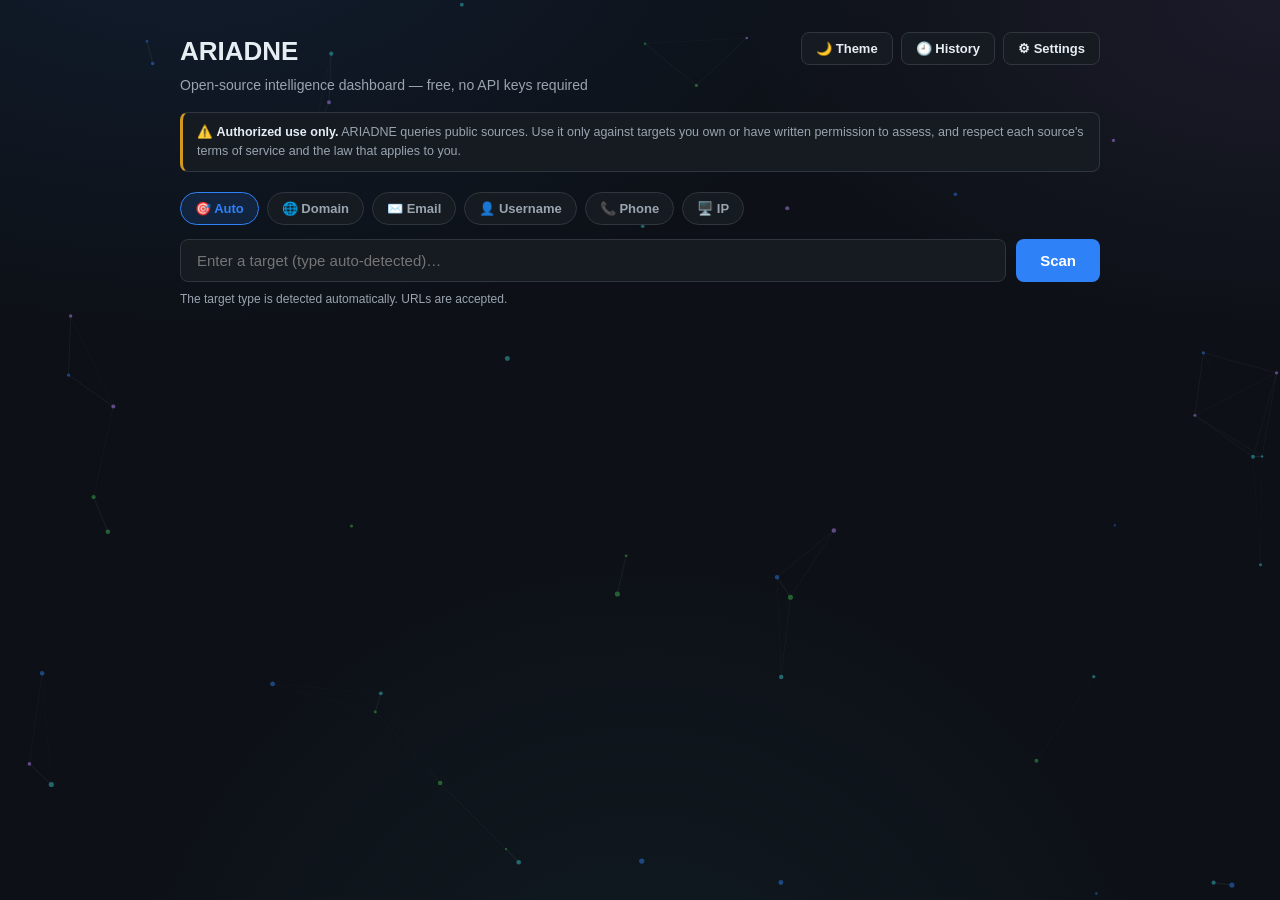
==== commit cf0828eb: "feat: security hardening, streaming scans, new key-free sources, tests and CI Addresses every improv" ====
--- a/index.html
+++ b/index.html
@@ -3,248 +3,36 @@
 <head>
 <meta charset="UTF-8" />
 <meta name="viewport" content="width=device-width, initial-scale=1.0" />
-<title>ARIADNE</title>
-<style>
-  :root {
-    --bg: #0d1117; --panel: #161b22; --panel-2: #1c232c; --border: #30363d;
-    --text: #e6edf3; --muted: #8b949e; --accent: #2f81f7;
-    --green: #3fb950; --red: #f85149; --yellow: #d29922; --purple: #bc8cff;
-    --hi: rgba(210,153,34,.35);
-  }
-  :root[data-theme="light"] {
-    --bg: #f6f8fa; --panel: #ffffff; --panel-2: #f0f3f6; --border: #d0d7de;
-    --text: #1f2328; --muted: #59636e; --accent: #0969da;
-    --green: #1a7f37; --red: #cf222e; --yellow: #9a6700; --purple: #8250df;
-    --hi: rgba(154,103,0,.30);
-  }
-  * { box-sizing: border-box; }
-  body {
-    margin: 0; color: var(--text);
-    font-family: -apple-system, BlinkMacSystemFont, "Segoe UI", Roboto, sans-serif;
-    line-height: 1.5;
-    background:
-      radial-gradient(1200px 700px at 15% -10%, rgba(47,129,247,.10), transparent 60%),
-      radial-gradient(1000px 600px at 100% 0%, rgba(188,140,255,.08), transparent 55%),
-      radial-gradient(900px 900px at 50% 120%, rgba(57,197,207,.06), transparent 60%),
-      var(--bg);
-    min-height: 100vh;
-  }
-  /* Background canvas: node network (ARIADNE philosophy — threads connecting data) */
-  #bg-canvas {
-    position: fixed; inset: 0; width: 100%; height: 100%;
-    z-index: 0; pointer-events: none; opacity: .55;
-  }
-  .container { position: relative; z-index: 1; max-width: 960px; margin: 0 auto; padding: 32px 20px; }
-  header h1 { margin: 0 0 4px; font-size: 26px; }
-  header p { margin: 0 0 24px; color: var(--muted); font-size: 14px; }
-  /* Target type selector */
-  .type-picker { display: flex; flex-wrap: wrap; gap: 8px; margin-bottom: 14px; }
-  .type-chip {
-    display: inline-flex; align-items: center; gap: 6px; padding: 8px 14px;
-    background: var(--panel); border: 1px solid var(--border); border-radius: 20px;
-    color: var(--muted); font-size: 13px; font-weight: 600; cursor: pointer;
-    transition: border-color .15s, color .15s, background .15s;
-  }
-  .type-chip:hover { border-color: var(--accent); color: var(--text); }
-  .type-chip.active { background: rgba(47,129,247,.15); border-color: var(--accent); color: var(--accent); }
-  .search-box { display: flex; gap: 10px; margin-bottom: 8px; }
-  input[type=text] {
-    flex: 1; padding: 12px 16px; font-size: 15px; background: var(--panel);
-    border: 1px solid var(--border); border-radius: 8px; color: var(--text); outline: none;
-  }
-  input[type=text]:focus { border-color: var(--accent); }
-  /* Country code dropdown (phone only) — custom, with flag images */
-  .cc-dropdown { position: relative; flex: none; }
-  .cc-toggle {
-    display: flex; align-items: center; gap: 8px;
-    padding: 12px 14px; font-size: 15px; background: var(--panel);
-    border: 1px solid var(--border); border-radius: 8px; color: var(--text);
-    cursor: pointer; white-space: nowrap; min-width: 108px;
-  }
-  .cc-toggle:focus, .cc-dropdown.open .cc-toggle { border-color: var(--accent); }
-  .cc-flag { width: 22px; height: 16px; object-fit: cover; border-radius: 2px; flex: none; }
-  .cc-caret { margin-left: auto; color: var(--muted); font-size: 11px; }
-  .cc-menu {
-    position: absolute; top: calc(100% + 4px); left: 0; z-index: 30;
-    width: 300px; max-height: 320px; overflow-y: auto; padding: 6px;
-    background: var(--panel); border: 1px solid var(--border); border-radius: 8px;
-    box-shadow: 0 8px 24px rgba(0,0,0,.45); display: none;
-  }
-  .cc-dropdown.open .cc-menu { display: block; }
-  .cc-search {
-    width: 100%; box-sizing: border-box; padding: 8px 10px; margin-bottom: 6px;
-    background: var(--bg); border: 1px solid var(--border); border-radius: 6px;
-    color: var(--text); font-size: 14px; outline: none;
-  }
-  .cc-list { list-style: none; margin: 0; padding: 0; }
-  .cc-item {
-    display: flex; align-items: center; gap: 10px; padding: 8px 10px;
-    border-radius: 6px; cursor: pointer; font-size: 14px; color: var(--text);
-  }
-  .cc-item:hover { background: rgba(47,129,247,.15); }
-  .cc-item .cc-name { flex: 1; }
-  .cc-item .cc-dial { color: var(--muted); font-size: 13px; }
-  .cc-item.hidden { display: none; }
-  button {
-    padding: 12px 24px; font-size: 15px; font-weight: 600; background: var(--accent);
-    color: #fff; border: none; border-radius: 8px; cursor: pointer;
-  }
-  button:disabled { opacity: .6; cursor: not-allowed; }
-  .hint { font-size: 12px; color: var(--muted); margin-bottom: 24px; }
-  .meta { display: flex; gap: 16px; margin: 20px 0 12px; font-size: 13px; color: var(--muted); flex-wrap: wrap; align-items: center; }
-  .badge {
-    display: inline-block; padding: 2px 10px; border-radius: 12px; font-size: 12px;
-    font-weight: 600; background: rgba(47,129,247,.15); color: var(--accent);
-  }
-  /* View toggle */
-  .view-toggle { margin-left: auto; display: flex; gap: 0; border: 1px solid var(--border); border-radius: 8px; overflow: hidden; }
-  .view-toggle button {
-    background: var(--panel); color: var(--muted); padding: 6px 16px;
-    font-size: 13px; border-radius: 0; font-weight: 500;
-  }
-  .view-toggle button.active { background: var(--accent); color: #fff; }
-  /* List view */
-  .module-card { background: var(--panel); border: 1px solid var(--border); border-radius: 10px; margin-bottom: 14px; overflow: hidden; }
-  .module-head { display: flex; justify-content: space-between; align-items: center; padding: 12px 16px; border-bottom: 1px solid var(--border); }
-  .module-name { font-weight: 700; text-transform: uppercase; font-size: 13px; letter-spacing: .5px; }
-  .status { font-size: 12px; font-weight: 600; }
-  .status.ok { color: var(--green); } .status.empty { color: var(--muted); } .status.error { color: var(--red); }
-  .findings { padding: 6px 16px 14px; }
-  .finding { display: flex; gap: 10px; padding: 6px 0; font-size: 14px; border-bottom: 1px solid rgba(48,54,61,.5); }
-  .finding:last-child { border-bottom: none; }
-  .finding .label { color: var(--muted); min-width: 150px; }
-  .finding .value { word-break: break-all; }
-  .finding a { color: var(--accent); text-decoration: none; }
-  .cat { font-size: 10px; padding: 1px 6px; border-radius: 8px; background: rgba(139,148,158,.15); color: var(--muted); align-self: center; }
-  .correlations { background: rgba(210,153,34,.08); border: 1px solid rgba(210,153,34,.3); border-radius: 10px; padding: 14px 16px; margin: 18px 0; }
-  .correlations h3 { margin: 0 0 8px; font-size: 14px; color: var(--yellow); }
-  .empty-state { text-align: center; color: var(--muted); padding: 40px; }
-  .spinner { width: 20px; height: 20px; border: 3px solid rgba(255,255,255,.2); border-top-color: #fff; border-radius: 50%; display: inline-block; animation: spin .8s linear infinite; vertical-align: middle; }
-  @keyframes spin { to { transform: rotate(360deg); } }
-  /* Vista grafo */
-  #graph-wrap { position: relative; background: var(--panel); border: 1px solid var(--border); border-radius: 10px; overflow: hidden; }
-  #graph { display: block; width: 100%; height: 560px; cursor: grab; }
-  #graph:active { cursor: grabbing; }
-  .graph-legend { position: absolute; top: 12px; left: 12px; background: rgba(13,17,23,.85); border: 1px solid var(--border); border-radius: 8px; padding: 10px 12px; font-size: 12px; }
-  .graph-legend div { display: flex; align-items: center; gap: 8px; margin: 3px 0; color: var(--muted); }
-  .legend-dot { width: 10px; height: 10px; border-radius: 50%; }
-  .graph-tip { position: absolute; bottom: 12px; right: 12px; font-size: 11px; color: var(--muted); background: rgba(13,17,23,.85); padding: 4px 8px; border-radius: 6px; }
-  .node-tooltip { position: absolute; pointer-events: none; background: #000; border: 1px solid var(--accent); border-radius: 6px; padding: 6px 10px; font-size: 12px; max-width: 280px; word-break: break-all; display: none; z-index: 10; }
-  /* Header toolbar */
-  .header-row { display: flex; align-items: flex-start; justify-content: space-between; gap: 12px; }
-  .toolbar { display: flex; gap: 8px; flex: none; }
-  .tool-btn {
-    padding: 8px 14px; font-size: 13px; font-weight: 600; background: var(--panel);
-    color: var(--text); border: 1px solid var(--border); border-radius: 8px; cursor: pointer;
-  }
-  .tool-btn:hover { border-color: var(--accent); color: var(--accent); }
-  /* Small action buttons in the results meta bar */
-  .meta .act {
-    padding: 5px 12px; font-size: 12px; font-weight: 600; background: var(--panel);
-    color: var(--text); border: 1px solid var(--border); border-radius: 8px; cursor: pointer;
-  }
-  .meta .act:hover { border-color: var(--accent); color: var(--accent); }
-  .badge.cached { background: rgba(63,185,80,.15); color: var(--green); }
-  /* History panel */
-  #history-panel { background: var(--panel); border: 1px solid var(--border); border-radius: 10px; margin-bottom: 18px; overflow: hidden; display: none; }
-  #history-panel.open { display: block; }
-  .hist-head { display: flex; justify-content: space-between; align-items: center; padding: 12px 16px; border-bottom: 1px solid var(--border); }
-  .hist-head h3 { margin: 0; font-size: 14px; }
-  .hist-item {
-    display: flex; align-items: center; gap: 12px; padding: 10px 16px;
-    border-bottom: 1px solid rgba(48,54,61,.5); cursor: pointer; font-size: 13px;
-  }
-  .hist-item:last-child { border-bottom: none; }
-  .hist-item:hover { background: rgba(47,129,247,.1); }
-  .hist-item .h-target { font-weight: 600; flex: 1; word-break: break-all; }
-  .hist-item .h-meta { color: var(--muted); font-size: 12px; white-space: nowrap; }
-  .hist-empty { padding: 20px 16px; color: var(--muted); text-align: center; font-size: 13px; }
-  /* ---------- Results search / filter toolbar ---------- */
-  .res-controls {
-    position: sticky; top: 0; z-index: 5; background: var(--bg);
-    padding: 12px 0 10px; margin-bottom: 4px; border-bottom: 1px solid var(--border);
-  }
-  .res-search-row { display: flex; gap: 8px; align-items: center; margin-bottom: 10px; }
-  .res-search {
-    flex: 1; padding: 10px 14px 10px 36px; font-size: 14px; background: var(--panel);
-    border: 1px solid var(--border); border-radius: 8px; color: var(--text); outline: none;
-    background-image: url("data:image/svg+xml;utf8,<svg xmlns='http://www.w3.org/2000/svg' width='16' height='16' viewBox='0 0 24 24' fill='none' stroke='%238b949e' stroke-width='2'><circle cx='11' cy='11' r='7'/><line x1='21' y1='21' x2='16.65' y2='16.65'/></svg>");
-    background-repeat: no-repeat; background-position: 12px center;
-  }
-  .res-search:focus { border-color: var(--accent); }
-  .res-clear {
-    padding: 9px 12px; font-size: 13px; font-weight: 600; background: var(--panel);
-    color: var(--muted); border: 1px solid var(--border); border-radius: 8px; cursor: pointer;
-  }
-  .res-clear:hover { border-color: var(--accent); color: var(--accent); }
-  .cat-filters { display: flex; flex-wrap: wrap; gap: 6px; align-items: center; }
-  .cat-chip {
-    padding: 5px 11px; font-size: 12px; font-weight: 600; background: var(--panel);
-    border: 1px solid var(--border); border-radius: 14px; color: var(--muted);
-    cursor: pointer; transition: border-color .12s, color .12s, background .12s;
-  }
-  .cat-chip:hover { border-color: var(--accent); color: var(--text); }
-  .cat-chip.active { background: rgba(47,129,247,.15); border-color: var(--accent); color: var(--accent); }
-  .cat-chip .n { opacity: .65; margin-left: 4px; font-weight: 500; }
-  .res-count { font-size: 12px; color: var(--muted); margin-left: auto; white-space: nowrap; }
-  mark { background: var(--hi); color: inherit; border-radius: 3px; padding: 0 1px; }
-  /* Collapsible module head + finding copy affordance */
-  .module-head { cursor: pointer; user-select: none; }
-  .module-head .chevron { transition: transform .15s; color: var(--muted); font-size: 11px; margin-left: 8px; }
-  .module-card.collapsed .findings { display: none; }
-  .module-card.collapsed .chevron { transform: rotate(-90deg); }
-  .module-head-left { display: flex; align-items: center; gap: 8px; min-width: 0; }
-  .finding { position: relative; align-items: baseline; }
-  .finding .value { flex: 1; }
-  .copy-btn {
-    flex: none; opacity: 0; border: none; background: transparent; cursor: pointer;
-    color: var(--muted); font-size: 12px; padding: 2px 6px; border-radius: 5px; transition: opacity .12s;
-  }
-  .finding:hover .copy-btn { opacity: 1; }
-  .copy-btn:hover { background: rgba(139,148,158,.18); color: var(--text); }
-  .copy-btn.done { color: var(--green); opacity: 1; }
-  /* Summary stat tiles */
-  .summary { display: flex; flex-wrap: wrap; gap: 10px; margin: 14px 0 4px; }
-  .stat {
-    flex: 1; min-width: 120px; background: var(--panel); border: 1px solid var(--border);
-    border-radius: 10px; padding: 12px 14px;
-  }
-  .stat .num { font-size: 22px; font-weight: 700; line-height: 1.1; }
-  .stat .lbl { font-size: 12px; color: var(--muted); margin-top: 2px; }
-  .no-match { text-align: center; color: var(--muted); padding: 30px; font-size: 14px; }
-  /* Responsive */
-  @media (max-width: 640px) {
-    .container { padding: 20px 14px; }
-    header h1 { font-size: 22px; }
-    .header-row { flex-direction: column; }
-    .toolbar { width: 100%; }
-    .search-box { flex-wrap: wrap; }
-    .search-box input[type=text] { min-width: 0; }
-    .cc-menu { width: min(300px, 86vw); }
-    .finding { flex-direction: column; gap: 2px; }
-    .finding .label { min-width: 0; font-size: 13px; }
-    .copy-btn { opacity: 1; position: absolute; top: 4px; right: 0; }
-    .meta { gap: 10px; }
-    .view-toggle { margin-left: 0; }
-    .res-count { margin-left: 0; width: 100%; }
-    #graph { height: 420px; }
-    .stat { min-width: calc(50% - 5px); }
-  }
-  /* Print / PDF export */
-  @media print {
-    body { background: #fff !important; color: #000 !important; }
-    #bg-canvas, .toolbar, .type-picker, .search-box, .hint, .view-toggle,
-    .meta .act, #history-panel, .graph-tip, .res-controls, .copy-btn { display: none !important; }
-    .module-card.collapsed .findings { display: block !important; }
-    .container { max-width: 100%; }
-    .module-card, .correlations { break-inside: avoid; border-color: #ccc; }
-    a { color: #000; text-decoration: underline; }
-    .badge { border: 1px solid #999; color: #000; background: none; }
-  }
-</style>
+<title>ARIADNE — OSINT dashboard</title>
+<meta name="description" content="ARIADNE is an open-source intelligence dashboard: enter a domain, email, username, phone or IP and it queries every compatible free source in parallel, then correlates the results." />
+<meta name="color-scheme" content="dark light" />
+
+<!-- Link previews -->
+<meta property="og:type" content="website" />
+<meta property="og:title" content="ARIADNE — OSINT dashboard" />
+<meta property="og:description" content="Aggregates multiple free OSINT sources into one API and one panel, with a correlation engine and an interactive graph." />
+<meta property="og:image" content="osint-tool/docs/graph-domain.png" />
+<meta name="twitter:card" content="summary_large_image" />
+
+<!-- Inline SVG favicon: the Ariadne thread. No external request. -->
+<link rel="icon" href="data:image/svg+xml,%3Csvg xmlns='http://www.w3.org/2000/svg' viewBox='0 0 32 32'%3E%3Ccircle cx='16' cy='16' r='15' fill='%230d1117'/%3E%3Cpath d='M8 22 L16 10 L24 22' stroke='%232f81f7' stroke-width='2' fill='none'/%3E%3Ccircle cx='8' cy='22' r='3' fill='%23bc8cff'/%3E%3Ccircle cx='24' cy='22' r='3' fill='%2339c5cf'/%3E%3Ccircle cx='16' cy='10' r='3.5' fill='%23e6edf3'/%3E%3C/svg%3E" />
+
+<!--
+  The API base URL is NOT hard-coded any more. It is resolved, in order:
+    1. localStorage key `ariadne-api`   (set from the ⚙ Settings panel)
+    2. window.ARIADNE_API               (define it in assets/config.js)
+    3. the content of the meta tag below (edit it when you deploy)
+    4. http://127.0.0.1:8000            (local development default)
+-->
+<meta name="ariadne-api" content="" />
+
+<link rel="stylesheet" href="assets/styles.css" />
 </head>
 <body>
-<canvas id="bg-canvas"></canvas>
+<canvas id="bg-canvas" aria-hidden="true"></canvas>
+
+<a class="skip-link" href="#target">Skip to the target field</a>
+
 <div class="container">
   <header>
     <div class="header-row">
@@ -253,711 +41,83 @@
         <p>Open-source intelligence dashboard — free, no API keys required</p>
       </div>
       <div class="toolbar">
-        <button class="tool-btn" id="theme-btn" onclick="toggleTheme()" title="Toggle light / dark">🌙 Theme</button>
-        <button class="tool-btn" onclick="toggleHistory()" title="Recent scans">🕘 History</button>
+        <button class="tool-btn" id="theme-btn" data-action="toggle-theme" aria-label="Switch between light and dark theme">🌙 <span class="btn-text">Theme</span></button>
+        <button class="tool-btn" data-action="toggle-history" aria-label="Show recent scans" aria-expanded="false" aria-controls="history-panel">🕘 <span class="btn-text">History</span></button>
+        <button class="tool-btn" data-action="toggle-settings" aria-label="Open connection settings" aria-expanded="false" aria-controls="settings-panel">⚙ <span class="btn-text">Settings</span></button>
       </div>
     </div>
   </header>
 
-  <div id="history-panel">
-    <div class="hist-head">
-      <h3>🕘 Scan history</h3>
-      <button class="act" onclick="toggleHistory()">Close</button>
+  <p class="legal" role="note">
+    ⚠️ <strong>Authorized use only.</strong> ARIADNE queries public sources. Use it
+    only against targets you own or have written permission to assess, and respect
+    each source's terms of service and the law that applies to you.
+  </p>
+
+  <section id="settings-panel" class="panel" hidden aria-labelledby="settings-title">
+    <div class="panel-head">
+      <h2 id="settings-title">⚙ Connection settings</h2>
+      <button class="act" data-action="toggle-settings">Close</button>
     </div>
-    <div id="history-list"></div>
-  </div>
+    <div class="panel-body">
+      <label class="field">
+        <span>API base URL</span>
+        <input type="url" id="api-url" placeholder="http://127.0.0.1:8000" autocomplete="off" />
+        <small>Where the backend is reachable from this browser. Leave empty to use the default.</small>
+      </label>
+      <label class="field">
+        <span>API key <em>(only if the backend sets <code>API_KEY</code>)</em></span>
+        <input type="password" id="api-key" placeholder="none" autocomplete="off" />
+        <small>Sent as the <code>X-API-Key</code> header. Stored in this browser only.</small>
+      </label>
+      <label class="field">
+        <span>Sites checked per username scan</span>
+        <input type="number" id="max-sites" min="1" max="500" placeholder="server default" />
+        <small>Fewer sites = faster scans. This is the main driver of scan time.</small>
+      </label>
+      <div class="field-row">
+        <button class="act" data-action="save-settings">Save</button>
+        <span id="settings-status" class="hint" role="status" aria-live="polite"></span>
+      </div>
+    </div>
+  </section>
 
-  <div id="type-picker" class="type-picker"></div>
+  <section id="history-panel" class="panel" hidden aria-labelledby="history-title">
+    <div class="panel-head">
+      <h2 id="history-title">🕘 Scan history</h2>
+      <button class="act" data-action="toggle-history">Close</button>
+    </div>
+    <div id="history-list" class="panel-body-flush"></div>
+  </section>
+
+  <div id="type-picker" class="type-picker" role="group" aria-label="Target type"></div>
 
   <div class="search-box">
-    <div class="cc-dropdown" id="country-code" style="display:none">
-      <button type="button" class="cc-toggle" id="cc-toggle" onclick="toggleCC(event)" title="Country code" aria-haspopup="listbox">
-        <img class="cc-flag" id="cc-flag" alt="" onerror="this.style.display='none'">
+    <div class="cc-dropdown" id="country-code" hidden>
+      <button type="button" class="cc-toggle" id="cc-toggle" data-action="toggle-cc"
+              aria-haspopup="listbox" aria-expanded="false" aria-controls="cc-list"
+              aria-label="Country dialling code">
+        <img class="cc-flag" id="cc-flag" alt="" />
         <span id="cc-code">+34</span>
-        <span class="cc-caret">▾</span>
+        <span class="cc-caret" aria-hidden="true">▾</span>
       </button>
       <div class="cc-menu" id="cc-menu">
         <input type="text" class="cc-search" id="cc-search" placeholder="Search country…"
-               oninput="filterCC(this.value)" onclick="event.stopPropagation()">
-        <ul class="cc-list" id="cc-list"></ul>
+               aria-label="Search country" autocomplete="off" />
+        <ul class="cc-list" id="cc-list" role="listbox" aria-label="Country dialling codes"></ul>
       </div>
     </div>
+    <label class="visually-hidden" for="target">Target to scan</label>
     <input type="text" id="target" placeholder="Enter target…" inputmode="text"
-           oninput="onTargetInput(this)" onkeydown="if(event.key==='Enter')scan()" />
-    <button id="btn" onclick="scan()">Scan</button>
+           autocomplete="off" spellcheck="false" aria-describedby="hint" />
+    <button id="btn" data-action="scan">Scan</button>
+    <button id="cancel-btn" class="act cancel" data-action="cancel" hidden>Cancel</button>
   </div>
-  <div class="hint" id="hint"></div>
+  <p class="hint" id="hint"></p>
 
-  <div id="results"></div>
+  <main id="results" aria-live="polite" aria-busy="false"></main>
 </div>
 
-<script>
-const API = "http://127.0.0.1:8000";
-let lastData = null;
-let currentView = "list";
-let resFilter = { q: "", cat: "all" };   // results search + category filter
-const collapsedMods = new Set();          // modules the user has collapsed
-
-/* ---------- THEME (light / dark, persisted) ---------- */
-function applyTheme(t) {
-  document.documentElement.dataset.theme = t;
-  const btn = document.getElementById("theme-btn");
-  if (btn) btn.textContent = t === "light" ? "☀️ Theme" : "🌙 Theme";
-}
-function toggleTheme() {
-  const next = document.documentElement.dataset.theme === "light" ? "dark" : "light";
-  try { localStorage.setItem("ariadne-theme", next); } catch (e) {}
-  applyTheme(next);
-}
-(function initTheme() {
-  let saved = "dark";
-  try { saved = localStorage.getItem("ariadne-theme") || "dark"; } catch (e) {}
-  applyTheme(saved);
-})();
-
-/* ---------- TARGET TYPE SELECTOR ---------- */
-const TARGET_TYPES = [
-  { id: "auto",     label: "🎯 Auto",     placeholder: "Enter a target (type auto-detected)…",       hint: "The target type is detected automatically." },
-  { id: "domain",   label: "🌐 Domain",  placeholder: "example.com",                                     hint: "Queries DNS, WHOIS and subdomains (Certificate Transparency)." },
-  { id: "email",    label: "✉️ Email",    placeholder: "name@example.com",                              hint: "Searches Gravatar profile, associated accounts, and MX servers." },
-  { id: "username", label: "👤 Username", placeholder: "username",                                   hint: "Checks 150+ platforms (Maigret) and enriches a public GitHub profile." },
-  { id: "phone",    label: "📞 Phone", placeholder: "+34 600 000 000",                                 hint: "Country, carrier, line type, timezone, and OSINT pivots." },
-  { id: "ip",       label: "🖥️ IP",      placeholder: "8.8.8.8",                                         hint: "Geolocation, ISP/ASN, reverse DNS and reputation pivots (free, no key)." },
-];
-let currentType = "auto";
-
-/* Country codes (iso · flag · name · dial). Sorted by frequency + region. */
-const COUNTRY_CODES = [
-  { code: "+34",  iso: "es", flag: "🇪🇸", name: "Spain" },
-  { code: "+1",   iso: "us", flag: "🇺🇸", name: "United States / Canada" },
-  { code: "+52",  iso: "mx", flag: "🇲🇽", name: "Mexico" },
-  { code: "+54",  iso: "ar", flag: "🇦🇷", name: "Argentina" },
-  { code: "+55",  iso: "br", flag: "🇧🇷", name: "Brazil" },
-  { code: "+56",  iso: "cl", flag: "🇨🇱", name: "Chile" },
-  { code: "+57",  iso: "co", flag: "🇨🇴", name: "Colombia" },
-  { code: "+58",  iso: "ve", flag: "🇻🇪", name: "Venezuela" },
-  { code: "+51",  iso: "pe", flag: "🇵🇪", name: "Peru" },
-  { code: "+593", iso: "ec", flag: "🇪🇨", name: "Ecuador" },
-  { code: "+591", iso: "bo", flag: "🇧🇴", name: "Bolivia" },
-  { code: "+595", iso: "py", flag: "🇵🇾", name: "Paraguay" },
-  { code: "+598", iso: "uy", flag: "🇺🇾", name: "Uruguay" },
-  { code: "+502", iso: "gt", flag: "🇬🇹", name: "Guatemala" },
-  { code: "+503", iso: "sv", flag: "🇸🇻", name: "El Salvador" },
-  { code: "+504", iso: "hn", flag: "🇭🇳", name: "Honduras" },
-  { code: "+505", iso: "ni", flag: "🇳🇮", name: "Nicaragua" },
-  { code: "+506", iso: "cr", flag: "🇨🇷", name: "Costa Rica" },
-  { code: "+507", iso: "pa", flag: "🇵🇦", name: "Panama" },
-  { code: "+53",  iso: "cu", flag: "🇨🇺", name: "Cuba" },
-  { code: "+1809",iso: "do", flag: "🇩🇴", name: "Dominican Republic" },
-  { code: "+44",  iso: "gb", flag: "🇬🇧", name: "United Kingdom" },
-  { code: "+33",  iso: "fr", flag: "🇫🇷", name: "France" },
-  { code: "+49",  iso: "de", flag: "🇩🇪", name: "Germany" },
-  { code: "+39",  iso: "it", flag: "🇮🇹", name: "Italy" },
-  { code: "+351", iso: "pt", flag: "🇵🇹", name: "Portugal" },
-  { code: "+31",  iso: "nl", flag: "🇳🇱", name: "Netherlands" },
-  { code: "+32",  iso: "be", flag: "🇧🇪", name: "Belgium" },
-  { code: "+41",  iso: "ch", flag: "🇨🇭", name: "Switzerland" },
-  { code: "+43",  iso: "at", flag: "🇦🇹", name: "Austria" },
-  { code: "+353", iso: "ie", flag: "🇮🇪", name: "Ireland" },
-  { code: "+30",  iso: "gr", flag: "🇬🇷", name: "Greece" },
-  { code: "+48",  iso: "pl", flag: "🇵🇱", name: "Poland" },
-  { code: "+7",   iso: "ru", flag: "🇷🇺", name: "Russia" },
-  { code: "+380", iso: "ua", flag: "🇺🇦", name: "Ukraine" },
-  { code: "+90",  iso: "tr", flag: "🇹🇷", name: "Turkey" },
-  { code: "+212", iso: "ma", flag: "🇲🇦", name: "Morocco" },
-  { code: "+20",  iso: "eg", flag: "🇪🇬", name: "Egypt" },
-  { code: "+27",  iso: "za", flag: "🇿🇦", name: "South Africa" },
-  { code: "+91",  iso: "in", flag: "🇮🇳", name: "India" },
-  { code: "+86",  iso: "cn", flag: "🇨🇳", name: "China" },
-  { code: "+81",  iso: "jp", flag: "🇯🇵", name: "Japan" },
-  { code: "+82",  iso: "kr", flag: "🇰🇷", name: "South Korea" },
-  { code: "+61",  iso: "au", flag: "🇦🇺", name: "Australia" },
-  { code: "+64",  iso: "nz", flag: "🇳🇿", name: "New Zealand" },
-  { code: "+972", iso: "il", flag: "🇮🇱", name: "Israel" },
-  { code: "+971", iso: "ae", flag: "🇦🇪", name: "United Arab Emirates" },
-];
-
-let selectedDial = COUNTRY_CODES[0].code;
-
-/* Flag image URL (flagcdn); falls back to the emoji if the image can't load. */
-function flagImg(c, cls) {
-  return `<img class="${cls}" src="https://flagcdn.com/w40/${c.iso}.png" alt=""`
-       + ` onerror="this.replaceWith(document.createTextNode('${c.flag} '))">`;
-}
-
-function populateCountryCodes() {
-  const list = document.getElementById("cc-list");
-  list.innerHTML = COUNTRY_CODES.map((c, i) =>
-    `<li class="cc-item" data-name="${c.name.toLowerCase()}" data-dial="${c.code}" onclick="selectCC(${i})">
-       ${flagImg(c, "cc-flag")}
-       <span class="cc-name">${c.name}</span>
-       <span class="cc-dial">${c.code}</span>
-     </li>`
-  ).join("");
-  selectCC(0);
-}
-
-function selectCC(i) {
-  const c = COUNTRY_CODES[i];
-  selectedDial = c.code;
-  document.getElementById("cc-code").textContent = c.code;
-  const flag = document.getElementById("cc-flag");
-  flag.style.display = "";
-  flag.src = `https://flagcdn.com/w40/${c.iso}.png`;
-  flag.alt = c.name;
-  closeCC();
-}
-
-function toggleCC(e) {
-  e.stopPropagation();
-  const d = document.getElementById("country-code");
-  const opening = !d.classList.contains("open");
-  d.classList.toggle("open", opening);
-  if (opening) {
-    const s = document.getElementById("cc-search");
-    s.value = ""; filterCC(""); s.focus();
-  }
-}
-
-function closeCC() { document.getElementById("country-code").classList.remove("open"); }
-
-function filterCC(q) {
-  q = q.trim().toLowerCase();
-  document.querySelectorAll("#cc-list .cc-item").forEach(li => {
-    const match = li.dataset.name.includes(q) || li.dataset.dial.includes(q);
-    li.classList.toggle("hidden", !match);
-  });
-}
-
-/* Close the dropdown when clicking outside of it. */
-document.addEventListener("click", e => {
-  const d = document.getElementById("country-code");
-  if (d && !d.contains(e.target)) closeCC();
-});
-
-/* In phone mode, keep the target input numeric (digits and spaces only). */
-function onTargetInput(el) {
-  if (currentType !== "phone") return;
-  const cleaned = el.value.replace(/[^\d\s]/g, "");
-  if (cleaned !== el.value) el.value = cleaned;
-}
-
-function renderTypePicker() {
-  const picker = document.getElementById("type-picker");
-  picker.innerHTML = TARGET_TYPES.map(t =>
-    `<button class="type-chip ${t.id === currentType ? "active" : ""}" onclick="setType('${t.id}')">${t.label}</button>`
-  ).join("");
-  applyType();
-}
-
-function setType(id) { currentType = id; renderTypePicker(); document.getElementById("target").focus(); }
-
-function applyType() {
-  const t = TARGET_TYPES.find(x => x.id === currentType);
-  const isPhone = currentType === "phone";
-  const cc = document.getElementById("country-code");
-  cc.style.display = isPhone ? "block" : "none";
-  if (!isPhone) closeCC();
-  const input = document.getElementById("target");
-  input.placeholder = isPhone ? "600 000 000 (local number)" : t.placeholder;
-  input.setAttribute("inputmode", isPhone ? "numeric" : "text");
-  if (isPhone) onTargetInput(input);   // strip any letters left over from another mode
-  document.getElementById("hint").textContent = t.hint;
-}
-
-async function scan() {
-  let target = document.getElementById("target").value.trim();
-  if (!target) return;
-  // In phone mode, prepend the selected country code unless the user already entered an international prefix.
-  if (currentType === "phone" && !target.startsWith("+") && !target.startsWith("00")) {
-    target = selectedDial + " " + target;
-  }
-  const btn = document.getElementById("btn");
-  const results = document.getElementById("results");
-  btn.disabled = true; btn.innerHTML = '<span class="spinner"></span>';
-  results.innerHTML = '<div class="empty-state">Querying sources…</div>';
-  try {
-    const resp = await fetch(`${API}/scan`, {
-      method: "POST", headers: { "Content-Type": "application/json" },
-      body: JSON.stringify({ target, target_type: currentType }),
-    });
-    lastData = await resp.json();
-    resFilter = { q: "", cat: "all" }; collapsedMods.clear();
-    renderAll();
-  } catch (e) {
-    results.innerHTML = `<div class="empty-state">Error connecting to the API.<br>Is the backend running at ${API}?</div>`;
-  } finally {
-    btn.disabled = false; btn.textContent = "Scan";
-  }
-}
-
-function renderAll() {
-  const data = lastData;
-  const results = document.getElementById("results");
-  let html = `<div class="meta">
-    <span>Target: <span class="badge">${escapeHtml(data.target)}</span></span>
-    <span>Type: <span class="badge">${data.target_type}</span></span>
-    <span>Time: ${data.total_elapsed_ms} ms</span>
-    ${data.cached ? '<span class="badge cached">⚡ cached</span>' : ''}
-    <button class="act" onclick="exportJSON()" title="Download as JSON">⬇ JSON</button>
-    <button class="act" onclick="exportPDF()" title="Save as PDF (print)">🖨 PDF</button>
-    <span class="view-toggle">
-      <button id="tab-list" class="${currentView==='list'?'active':''}" onclick="setView('list')">List</button>
-      <button id="tab-graph" class="${currentView==='graph'?'active':''}" onclick="setView('graph')">Graph</button>
-    </span>
-  </div><div id="view-body"></div>`;
-  results.innerHTML = html;
-  if (currentView === "list") renderList(); else renderGraph();
-}
-
-function setView(v) { currentView = v; renderAll(); }
-
-/* ---------- EXPORT ---------- */
-function exportJSON() {
-  if (!lastData) return;
-  const blob = new Blob([JSON.stringify(lastData, null, 2)], { type: "application/json" });
-  const url = URL.createObjectURL(blob);
-  const a = document.createElement("a");
-  const safe = (lastData.target || "scan").replace(/[^a-z0-9._-]+/gi, "_");
-  a.href = url;
-  a.download = `ariadne_${safe}.json`;
-  document.body.appendChild(a); a.click(); a.remove();
-  URL.revokeObjectURL(url);
-}
-
-function exportPDF() {
-  if (!lastData) return;
-  if (currentView !== "list") setView("list");  // print the readable list view
-  setTimeout(() => window.print(), 50);          // let the DOM settle first
-}
-
-/* ---------- HISTORY ---------- */
-async function toggleHistory() {
-  const panel = document.getElementById("history-panel");
-  const opening = !panel.classList.contains("open");
-  panel.classList.toggle("open", opening);
-  if (opening) await loadHistory();
-}
-
-async function loadHistory() {
-  const list = document.getElementById("history-list");
-  list.innerHTML = `<div class="hist-empty">Loading…</div>`;
-  try {
-    const resp = await fetch(`${API}/history?limit=50`);
-    const items = await resp.json();
-    if (!items.length) { list.innerHTML = `<div class="hist-empty">No scans yet.</div>`; return; }
-    list.innerHTML = items.map(it => {
-      const when = (it.created_at || "").replace("T", " ").replace(/(\+00:00|Z)$/, " UTC");
-      return `<div class="hist-item" onclick="openHistoryScan(${it.id})">
-        <span class="h-target">${escapeHtml(it.target)}</span>
-        <span class="badge">${it.target_type}</span>
-        <span class="h-meta">${it.findings_count} findings · ${when}</span>
-      </div>`;
-    }).join("");
-  } catch (e) {
-    list.innerHTML = `<div class="hist-empty">Could not load history (is the backend running?).</div>`;
-  }
-}
-
-async function openHistoryScan(id) {
-  try {
-    const resp = await fetch(`${API}/history/${id}`);
-    if (!resp.ok) return;
-    lastData = await resp.json();
-    resFilter = { q: "", cat: "all" }; collapsedMods.clear();
-    document.getElementById("history-panel").classList.remove("open");
-    renderAll();
-    document.getElementById("results").scrollIntoView({ behavior: "smooth" });
-  } catch (e) { /* ignore */ }
-}
-
-/* ---------- LIST VIEW (summary + search + category filters) ---------- */
-function categoryCounts(data) {
-  const counts = {};
-  for (const r of data.results)
-    for (const f of r.findings) counts[f.category] = (counts[f.category] || 0) + 1;
-  return counts;
-}
-
-function renderList() {
-  const data = lastData;
-  const body = document.getElementById("view-body");
-  const totalFindings = data.results.reduce((a, r) => a + r.findings.length, 0);
-  const modsWithData = data.results.filter(r => r.findings.length).length;
-  const cats = categoryCounts(data);
-  const catCount = Object.keys(cats).length;
-
-  let html = "";
-
-  // Summary stat tiles — a quick, readable overview of the scan.
-  html += `<div class="summary">
-    <div class="stat"><div class="num">${totalFindings}</div><div class="lbl">findings</div></div>
-    <div class="stat"><div class="num">${modsWithData}/${data.results.length}</div><div class="lbl">sources with data</div></div>
-    <div class="stat"><div class="num">${catCount}</div><div class="lbl">categories</div></div>
-    <div class="stat"><div class="num">${data.total_elapsed_ms}<span style="font-size:13px"> ms</span></div><div class="lbl">scan time</div></div>
-  </div>`;
-
-  // Correlations across modules.
-  if (data.correlations && data.correlations.length) {
-    html += `<div class="correlations"><h3>⚡ Correlations detected</h3>`;
-    for (const c of data.correlations) {
-      html += `<div>${escapeHtml(c.description)}: <b>${c.linked_values.map(escapeHtml).join(", ")}</b>
-        <span class="cat">${c.modules.join(" + ")}</span></div>`;
-    }
-    html += `</div>`;
-  }
-
-  // Search + category filters (only when there is something to filter).
-  if (totalFindings) {
-    const chips = [
-      `<button class="cat-chip ${resFilter.cat === 'all' ? 'active' : ''}" onclick="setCat('all')">All<span class="n">${totalFindings}</span></button>`
-    ].concat(
-      Object.entries(cats).sort((a, b) => b[1] - a[1]).map(([c, n]) =>
-        `<button class="cat-chip ${resFilter.cat === c ? 'active' : ''}" onclick="setCat('${encodeURIComponent(c)}')">${escapeHtml(c)}<span class="n">${n}</span></button>`)
-    );
-    html += `<div class="res-controls">
-      <div class="res-search-row">
-        <input class="res-search" id="res-search" placeholder="Filter findings by text (label or value)…"
-               value="${escapeHtml(resFilter.q)}" oninput="onResSearch(this.value)">
-        <button class="res-clear" onclick="clearResFilter()">Clear</button>
-      </div>
-      <div class="cat-filters">${chips.join("")}<span class="res-count" id="res-count"></span></div>
-    </div>`;
-  }
-
-  html += `<div id="findings-body"></div>`;
-  body.innerHTML = html;
-  filterFindings();
-}
-
-/* Rebuilds only the findings list (keeps the search box focused while typing). */
-function filterFindings() {
-  const data = lastData;
-  const fb = document.getElementById("findings-body");
-  if (!fb) return;
-  if (!data.results.length) { fb.innerHTML = `<div class="empty-state">No modules for this target type.</div>`; return; }
-
-  const q = resFilter.q.trim().toLowerCase();
-  const cat = resFilter.cat;
-  const filtering = !!q || cat !== "all";
-  let shown = 0, total = 0, html = "";
-
-  for (const r of data.results) {
-    total += r.findings.length;
-    const matched = r.findings.filter(f => {
-      if (cat !== "all" && f.category !== cat) return false;
-      if (q && !(`${f.label} ${f.value}`.toLowerCase().includes(q))) return false;
-      return true;
-    });
-    if (filtering && matched.length === 0) continue;   // hide modules with no match
-    shown += matched.length;
-
-    const collapsed = collapsedMods.has(r.module) ? "collapsed" : "";
-    const color = MODULE_COLORS[r.module] || "#8b949e";
-    html += `<div class="module-card ${collapsed}"><div class="module-head" onclick="toggleMod('${r.module}')">
-      <span class="module-head-left">
-        <span class="module-name" style="color:${color}">${escapeHtml(r.module)}</span>
-        <span class="status ${r.status}">${statusLabel(r)}</span>
-      </span>
-      <span class="chevron">▾</span></div>`;
-    if (matched.length) {
-      html += `<div class="findings">`;
-      for (const f of matched) {
-        html += `<div class="finding">
-          <span class="label">${hl(f.label, q)}</span>
-          <span class="value">${valueHtml(f.value, q)}</span>
-          <span class="cat">${escapeHtml(f.category)}</span>
-          <button class="copy-btn" title="Copy value" data-val="${escapeHtml(f.value)}" onclick="copyVal(event, this)">⧉</button>
-        </div>`;
-      }
-      html += `</div>`;
-    }
-    html += `</div>`;
-  }
-
-  if (filtering && shown === 0) {
-    html = `<div class="no-match">No findings match your filter.</div>`;
-  }
-  fb.innerHTML = html;
-
-  const rc = document.getElementById("res-count");
-  if (rc) rc.textContent = filtering ? `${shown} of ${total} shown` : `${total} findings`;
-}
-
-function onResSearch(v) { resFilter.q = v; filterFindings(); }
-function clearResFilter() { resFilter = { q: "", cat: "all" }; renderList(); }
-function setCat(c) { resFilter.cat = c === "all" ? "all" : decodeURIComponent(c); renderList(); }
-function toggleMod(m) {
-  if (collapsedMods.has(m)) collapsedMods.delete(m); else collapsedMods.add(m);
-  filterFindings();
-}
-
-function copyVal(e, btn) {
-  e.stopPropagation();
-  const val = btn.dataset.val;
-  const done = () => {
-    btn.textContent = "✓"; btn.classList.add("done");
-    setTimeout(() => { btn.textContent = "⧉"; btn.classList.remove("done"); }, 1000);
-  };
-  if (navigator.clipboard && navigator.clipboard.writeText) {
-    navigator.clipboard.writeText(val).then(done).catch(() => {});
-  }
-}
-
-/* Highlight the query inside escaped text (labels + plain values). */
-function hl(text, q) {
-  const s = escapeHtml(String(text));
-  if (!q) return s;
-  const needle = escapeHtml(q).toLowerCase();
-  if (!needle) return s;
-  const low = s.toLowerCase();
-  let out = "", idx = 0, pos;
-  while ((pos = low.indexOf(needle, idx)) !== -1) {
-    out += s.slice(idx, pos) + "<mark>" + s.slice(pos, pos + needle.length) + "</mark>";
-    idx = pos + needle.length;
-  }
-  return out + s.slice(idx);
-}
-
-/* Links stay clickable; non-URL values get search highlighting. */
-function valueHtml(v, q) {
-  if (/^https?:\/\//.test(v)) {
-    const safe = escapeHtml(v);
-    return `<a href="${safe}" target="_blank" rel="noopener">${safe}</a>`;
-  }
-  return hl(v, q);
-}
-
-/* ---------- GRAPH VIEW (force-directed on canvas, no libraries) ---------- */
-const MODULE_COLORS = {
-  dns:"#2f81f7", whois:"#3fb950", crtsh:"#bc8cff",
-  email:"#d29922", username:"#f85149", phone:"#39c5cf",
-  github:"#db61a2", http:"#e3b341", wayback:"#a371f7",
-  ip:"#40c463", shodan:"#f0883e", hibp:"#f85149"
-};
-
-function buildGraph(data) {
-  const nodes = [], links = [];
-  const W = 900, H = 560;
-  // Central node: the target
-  nodes.push({ id:"__target__", label:data.target, type:"target", x:W/2, y:H/2, r:26, color:"#fff" });
-
-  const correlated = new Set();
-  for (const c of (data.correlations||[]))
-    for (const v of c.linked_values) correlated.add(v.toLowerCase());
-
-  for (const res of data.results) {
-    if (!res.findings.length) continue;
-    const modId = "mod__" + res.module;
-    nodes.push({ id:modId, label:res.module, type:"module", r:16,
-      color: MODULE_COLORS[res.module]||"#8b949e",
-      x: W/2 + (Math.random()-.5)*200, y: H/2 + (Math.random()-.5)*200 });
-    links.push({ source:"__target__", target:modId, strong:true });
-
-    res.findings.forEach((f, i) => {
-      const fid = modId + "__" + i;
-      const isCorr = correlated.has((f.value||"").toLowerCase());
-      nodes.push({ id:fid, label:f.value, sub:f.label, type:"finding",
-        r: isCorr?9:6, color: isCorr ? "#d29922" : (MODULE_COLORS[res.module]||"#8b949e"),
-        corr:isCorr, x: W/2 + (Math.random()-.5)*400, y: H/2 + (Math.random()-.5)*400 });
-      links.push({ source:modId, target:fid, strong:false, corr:isCorr });
-    });
-  }
-  return { nodes, links, W, H };
-}
-
-let graphState = null;
-
-function renderGraph() {
-  const data = lastData;
-  const body = document.getElementById("view-body");
-  const hasFindings = data.results.some(r => r.findings.length);
-  if (!hasFindings) { body.innerHTML = `<div class="empty-state">No data to graph.</div>`; return; }
-
-  body.innerHTML = `
-    <div id="graph-wrap">
-      <canvas id="graph"></canvas>
-      <div class="graph-legend" id="legend"></div>
-      <div class="graph-tip">Drag nodes · hover to see value</div>
-      <div class="node-tooltip" id="tooltip"></div>
-    </div>`;
-
-  const g = buildGraph(data);
-  const canvas = document.getElementById("graph");
-  const dpr = window.devicePixelRatio || 1;
-  const rect = canvas.getBoundingClientRect();
-  canvas.width = rect.width * dpr; canvas.height = 560 * dpr;
-  const ctx = canvas.getContext("2d"); ctx.scale(dpr, dpr);
-  const VW = rect.width, VH = 560;
-  // Rescale initial positions to actual width
-  g.nodes.forEach(n => { n.x = n.x/g.W*VW; n.y = n.y/g.H*VH; n.vx=0; n.vy=0; });
-
-  // Legend
-  const mods = [...new Set(data.results.filter(r=>r.findings.length).map(r=>r.module))];
-  document.getElementById("legend").innerHTML =
-    `<div><span class="legend-dot" style="background:#fff"></span>Target</div>` +
-    mods.map(m=>`<div><span class="legend-dot" style="background:${MODULE_COLORS[m]||'#8b949e'}"></span>${m}</div>`).join("") +
-    `<div><span class="legend-dot" style="background:#d29922"></span>correlated</div>`;
-
-  graphState = { g, canvas, ctx, VW, VH, drag:null, hover:null };
-  setupGraphInteraction();
-  runSimulation();
-}
-
-function runSimulation() {
-  const s = graphState; if (!s) return;
-  const { g, VW, VH } = s;
-  let ticks = 0;
-  function step() {
-    if (!graphState) return;
-    // Forces: node repulsion + link attraction + centering
-    for (const n of g.nodes) { if (n===s.drag) continue; n.fx=0; n.fy=0; }
-    for (let i=0;i<g.nodes.length;i++){
-      for (let j=i+1;j<g.nodes.length;j++){
-        const a=g.nodes[i], b=g.nodes[j];
-        let dx=a.x-b.x, dy=a.y-b.y, d=Math.hypot(dx,dy)||0.1;
-        const rep = 1400/(d*d);
-        const fx=dx/d*rep, fy=dy/d*rep;
-        a.fx+=fx; a.fy+=fy; b.fx-=fx; b.fy-=fy;
-      }
-    }
-    for (const l of g.links){
-      const a=g.nodes.find(n=>n.id===l.source), b=g.nodes.find(n=>n.id===l.target);
-      let dx=b.x-a.x, dy=b.y-a.y, d=Math.hypot(dx,dy)||0.1;
-      const target = l.strong?90:55;
-      const k=(d-target)*0.02;
-      const fx=dx/d*k, fy=dy/d*k;
-      a.fx+=fx; a.fy+=fy; b.fx-=fx; b.fy-=fy;
-    }
-    for (const n of g.nodes){
-      if (n===s.drag) continue;
-      n.fx += (VW/2 - n.x)*0.005; n.fy += (VH/2 - n.y)*0.005;
-      n.vx=(n.vx+n.fx)*0.85; n.vy=(n.vy+n.fy)*0.85;
-      n.x+=n.vx; n.y+=n.vy;
-      n.x=Math.max(n.r, Math.min(VW-n.r, n.x));
-      n.y=Math.max(n.r, Math.min(VH-n.r, n.y));
-    }
-    drawGraph();
-    ticks++;
-    if (ticks < 500) requestAnimationFrame(step);
-  }
-  step();
-}
-
-function drawGraph() {
-  const s = graphState; if (!s) return;
-  const { ctx, g, VW, VH } = s;
-  ctx.clearRect(0,0,VW,VH);
-  // links
-  for (const l of g.links){
-    const a=g.nodes.find(n=>n.id===l.source), b=g.nodes.find(n=>n.id===l.target);
-    ctx.beginPath(); ctx.moveTo(a.x,a.y); ctx.lineTo(b.x,b.y);
-    ctx.strokeStyle = l.corr ? "rgba(210,153,34,.6)" : (l.strong?"rgba(139,148,158,.5)":"rgba(139,148,158,.2)");
-    ctx.lineWidth = l.strong?2:1; ctx.stroke();
-  }
-  // nodos
-  for (const n of g.nodes){
-    ctx.beginPath(); ctx.arc(n.x,n.y,n.r,0,Math.PI*2);
-    ctx.fillStyle=n.color; ctx.fill();
-    if (n.type==="target"){ ctx.lineWidth=3; ctx.strokeStyle="#2f81f7"; ctx.stroke(); }
-    if (n.corr){ ctx.lineWidth=2; ctx.strokeStyle="#fff"; ctx.stroke(); }
-    // label only for target and modules
-    if (n.type!=="finding"){
-      ctx.fillStyle="#e6edf3"; ctx.font=(n.type==="target"?"bold 13px":"12px")+" sans-serif";
-      ctx.textAlign="center";
-      const lbl = n.label.length>22 ? n.label.slice(0,22)+"…" : n.label;
-      ctx.fillText(lbl, n.x, n.y - n.r - 6);
-    }
-  }
-}
-
-function setupGraphInteraction() {
-  const s = graphState; const { canvas, g } = s;
-  const tooltip = document.getElementById("tooltip");
-  function pos(e){ const r=canvas.getBoundingClientRect(); return { x:e.clientX-r.left, y:e.clientY-r.top }; }
-  function nodeAt(p){ for (let i=g.nodes.length-1;i>=0;i--){ const n=g.nodes[i]; if (Math.hypot(n.x-p.x,n.y-p.y)<=n.r+3) return n; } return null; }
-
-  canvas.onmousedown = e => { const p=pos(e); const n=nodeAt(p); if (n){ s.drag=n; n.vx=0; n.vy=0; } };
-  canvas.onmousemove = e => {
-    const p=pos(e);
-    if (s.drag){ s.drag.x=p.x; s.drag.y=p.y; drawGraph(); }
-    const n=nodeAt(p);
-    if (n && n.type==="finding"){
-      tooltip.style.display="block"; tooltip.style.left=(p.x+12)+"px"; tooltip.style.top=(p.y+12)+"px";
-      tooltip.innerHTML = `<b>${escapeHtml(n.sub||"")}</b><br>${escapeHtml(n.label)}`;
-    } else tooltip.style.display="none";
-  };
-  canvas.onmouseup = () => { s.drag=null; runSimulation(); };
-  canvas.onmouseleave = () => { s.drag=null; tooltip.style.display="none"; };
-}
-
-/* ---------- helpers ---------- */
-function statusLabel(r){ if(r.status==="ok")return `${r.findings.length} results`; if(r.status==="empty")return "no results"; return "error"; }
-function escapeHtml(s){ return String(s).replace(/[&<>"']/g,c=>({'&':'&amp;','<':'&lt;','>':'&gt;','"':'&quot;',"'":'&#39;'}[c])); }
-function linkify(v){ const safe=escapeHtml(v); if(/^https?:\/\//.test(v))return `<a href="${safe}" target="_blank" rel="noopener">${safe}</a>`; return safe; }
-
-/* ---------- BACKGROUND: animated node network (Ariadne thread) ---------- */
-(function backgroundNetwork() {
-  const canvas = document.getElementById("bg-canvas");
-  const ctx = canvas.getContext("2d");
-  const PALETTE = ["#2f81f7", "#bc8cff", "#39c5cf", "#3fb950"];
-  let W, H, dpr, nodes = [], mouse = { x: -9999, y: -9999 };
-
-  function resize() {
-    dpr = window.devicePixelRatio || 1;
-    W = window.innerWidth; H = window.innerHeight;
-    canvas.width = W * dpr; canvas.height = H * dpr;
-    ctx.setTransform(dpr, 0, 0, dpr, 0, 0);
-    // Densidad proporcional al área (acotada)
-    const count = Math.min(90, Math.max(38, Math.round((W * H) / 22000)));
-    nodes = Array.from({ length: count }, () => ({
-      x: Math.random() * W, y: Math.random() * H,
-      vx: (Math.random() - .5) * .25, vy: (Math.random() - .5) * .25,
-      r: Math.random() * 1.6 + 1,
-      c: PALETTE[(Math.random() * PALETTE.length) | 0],
-    }));
-  }
-
-  function tick() {
-    ctx.clearRect(0, 0, W, H);
-    const LINK = 140;
-    for (const n of nodes) {
-      n.x += n.vx; n.y += n.vy;
-      if (n.x < 0 || n.x > W) n.vx *= -1;
-      if (n.y < 0 || n.y > H) n.vy *= -1;
-      // atracción sutil hacia el cursor (traza el hilo)
-      const mdx = mouse.x - n.x, mdy = mouse.y - n.y, md = Math.hypot(mdx, mdy);
-      if (md < 180) { n.x += mdx / md * .4; n.y += mdy / md * .4; }
-    }
-    // hilos entre nodos cercanos
-    for (let i = 0; i < nodes.length; i++) {
-      for (let j = i + 1; j < nodes.length; j++) {
-        const a = nodes[i], b = nodes[j];
-        const d = Math.hypot(a.x - b.x, a.y - b.y);
-        if (d < LINK) {
-          ctx.beginPath(); ctx.moveTo(a.x, a.y); ctx.lineTo(b.x, b.y);
-          ctx.strokeStyle = `rgba(139,148,158,${(1 - d / LINK) * .28})`;
-          ctx.lineWidth = 1; ctx.stroke();
-        }
-      }
-    }
-    // nodos
-    for (const n of nodes) {
-      ctx.beginPath(); ctx.arc(n.x, n.y, n.r, 0, Math.PI * 2);
-      ctx.fillStyle = n.c; ctx.globalAlpha = .85; ctx.fill(); ctx.globalAlpha = 1;
-    }
-    requestAnimationFrame(tick);
-  }
-
-  window.addEventListener("resize", resize);
-  window.addEventListener("mousemove", e => { mouse.x = e.clientX; mouse.y = e.clientY; });
-  window.addEventListener("mouseout", () => { mouse.x = -9999; mouse.y = -9999; });
-  resize(); tick();
-})();
-
-/* ---------- INIT ---------- */
-populateCountryCodes();
-renderTypePicker();
-</script>
+<script type="module" src="assets/app.js"></script>
 </body>
 </html>
--- a/assets/styles.css
+++ b/assets/styles.css
@@ -0,0 +1,407 @@
+/* ==========================================================================
+   ARIADNE — stylesheet
+   Split out of index.html, which used to hold structure, style and behaviour
+   in a single 963-line file.
+
+   Notes on what changed beyond the move:
+   - The graph legend and tooltip used hard-coded dark colours, so they were
+     unreadable in light theme. They use the theme variables now.
+   - --muted was raised for contrast (it sat at the WCAG AA limit for the
+     12px text it is used on).
+   - Module colours live here as variables instead of being duplicated in JS.
+   - :focus-visible outlines added: focus used to be a border colour change.
+   - prefers-reduced-motion is honoured by every animation.
+   ========================================================================== */
+
+:root {
+  --bg: #0d1117; --panel: #161b22; --panel-2: #1c232c; --border: #30363d;
+  --text: #e6edf3; --muted: #9aa4af; --accent: #2f81f7;
+  --green: #3fb950; --red: #f85149; --yellow: #d29922; --purple: #bc8cff;
+  --hi: rgba(210,153,34,.35);
+  --overlay: rgba(13,17,23,.9);
+  --risk-bg: rgba(248,81,73,.08);
+  --risk-border: rgba(248,81,73,.35);
+
+  /* Module palette — single source of truth, read by the graph too. */
+  --mod-dns: #2f81f7;   --mod-whois: #3fb950;  --mod-rdap: #56d364;
+  --mod-crtsh: #bc8cff; --mod-tls: #a5d6ff;    --mod-email: #d29922;
+  --mod-username: #f85149; --mod-phone: #39c5cf; --mod-github: #db61a2;
+  --mod-http: #e3b341;  --mod-robots: #8ddb8c; --mod-wayback: #a371f7;
+  --mod-ip: #40c463;    --mod-shodan: #f0883e; --mod-hibp: #f85149;
+  --mod-default: #8b949e;
+}
+:root[data-theme="light"] {
+  --bg: #f6f8fa; --panel: #ffffff; --panel-2: #f0f3f6; --border: #d0d7de;
+  --text: #1f2328; --muted: #4d5560; --accent: #0969da;
+  --green: #1a7f37; --red: #cf222e; --yellow: #9a6700; --purple: #8250df;
+  --hi: rgba(154,103,0,.30);
+  --overlay: rgba(255,255,255,.92);
+  --risk-bg: rgba(207,34,46,.06);
+  --risk-border: rgba(207,34,46,.3);
+}
+
+* { box-sizing: border-box; }
+
+body {
+  margin: 0; color: var(--text);
+  font-family: -apple-system, BlinkMacSystemFont, "Segoe UI", Roboto, sans-serif;
+  line-height: 1.5;
+  background:
+    radial-gradient(1200px 700px at 15% -10%, rgba(47,129,247,.10), transparent 60%),
+    radial-gradient(1000px 600px at 100% 0%, rgba(188,140,255,.08), transparent 55%),
+    radial-gradient(900px 900px at 50% 120%, rgba(57,197,207,.06), transparent 60%),
+    var(--bg);
+  min-height: 100vh;
+}
+
+/* Keyboard affordances -------------------------------------------------- */
+:focus-visible {
+  outline: 2px solid var(--accent);
+  outline-offset: 2px;
+  border-radius: 4px;
+}
+.visually-hidden {
+  position: absolute; width: 1px; height: 1px; margin: -1px; padding: 0;
+  overflow: hidden; clip: rect(0 0 0 0); white-space: nowrap; border: 0;
+}
+.skip-link {
+  position: absolute; left: -9999px; top: 8px; z-index: 100;
+  background: var(--accent); color: #fff; padding: 8px 14px; border-radius: 8px;
+  text-decoration: none;
+}
+.skip-link:focus { left: 8px; }
+
+/* Background canvas: node network (ARIADNE philosophy — threads connecting data) */
+#bg-canvas {
+  position: fixed; inset: 0; width: 100%; height: 100%;
+  z-index: 0; pointer-events: none; opacity: .55;
+}
+
+.container { position: relative; z-index: 1; max-width: 960px; margin: 0 auto; padding: 32px 20px; }
+header h1 { margin: 0 0 4px; font-size: 26px; }
+header p { margin: 0 0 16px; color: var(--muted); font-size: 14px; }
+
+/* Ethical-use notice ---------------------------------------------------- */
+.legal {
+  font-size: 12.5px; color: var(--muted); background: var(--panel);
+  border: 1px solid var(--border); border-left: 3px solid var(--yellow);
+  border-radius: 8px; padding: 10px 14px; margin: 0 0 20px;
+}
+.legal strong { color: var(--text); }
+
+/* Target type selector -------------------------------------------------- */
+.type-picker { display: flex; flex-wrap: wrap; gap: 8px; margin-bottom: 14px; }
+.type-chip {
+  display: inline-flex; align-items: center; gap: 6px; padding: 8px 14px;
+  background: var(--panel); border: 1px solid var(--border); border-radius: 20px;
+  color: var(--muted); font-size: 13px; font-weight: 600; cursor: pointer;
+  transition: border-color .15s, color .15s, background .15s;
+}
+.type-chip:hover { border-color: var(--accent); color: var(--text); }
+.type-chip[aria-pressed="true"] { background: rgba(47,129,247,.15); border-color: var(--accent); color: var(--accent); }
+
+.search-box { display: flex; gap: 10px; margin-bottom: 8px; }
+input[type=text], input[type=url], input[type=password], input[type=number] {
+  flex: 1; padding: 12px 16px; font-size: 15px; background: var(--panel);
+  border: 1px solid var(--border); border-radius: 8px; color: var(--text); outline: none;
+}
+input[type=text]:focus, input[type=url]:focus,
+input[type=password]:focus, input[type=number]:focus { border-color: var(--accent); }
+
+/* Country code dropdown (phone only) — custom, with flag images */
+.cc-dropdown { position: relative; flex: none; }
+.cc-dropdown[hidden] { display: none; }
+.cc-toggle {
+  display: flex; align-items: center; gap: 8px;
+  padding: 12px 14px; font-size: 15px; background: var(--panel);
+  border: 1px solid var(--border); border-radius: 8px; color: var(--text);
+  cursor: pointer; white-space: nowrap; min-width: 108px;
+}
+.cc-toggle:hover, .cc-dropdown.open .cc-toggle { border-color: var(--accent); }
+.cc-flag { width: 22px; height: 16px; object-fit: cover; border-radius: 2px; flex: none; }
+.cc-caret { margin-left: auto; color: var(--muted); font-size: 11px; }
+.cc-menu {
+  position: absolute; top: calc(100% + 4px); left: 0; z-index: 30;
+  width: 300px; max-height: 320px; overflow-y: auto; padding: 6px;
+  background: var(--panel); border: 1px solid var(--border); border-radius: 8px;
+  box-shadow: 0 8px 24px rgba(0,0,0,.45); display: none;
+}
+.cc-dropdown.open .cc-menu { display: block; }
+.cc-search {
+  width: 100%; box-sizing: border-box; padding: 8px 10px; margin-bottom: 6px;
+  background: var(--bg); border: 1px solid var(--border); border-radius: 6px;
+  color: var(--text); font-size: 14px; outline: none;
+}
+.cc-list { list-style: none; margin: 0; padding: 0; }
+.cc-item {
+  display: flex; align-items: center; gap: 10px; padding: 8px 10px;
+  border-radius: 6px; cursor: pointer; font-size: 14px; color: var(--text);
+}
+.cc-item:hover, .cc-item.active { background: rgba(47,129,247,.15); }
+.cc-item[aria-selected="true"] { font-weight: 600; }
+.cc-item .cc-name { flex: 1; }
+.cc-item .cc-dial { color: var(--muted); font-size: 13px; }
+.cc-item.hidden { display: none; }
+
+button {
+  padding: 12px 24px; font-size: 15px; font-weight: 600; background: var(--accent);
+  color: #fff; border: none; border-radius: 8px; cursor: pointer;
+}
+button:disabled { opacity: .6; cursor: not-allowed; }
+.cancel { background: var(--panel); color: var(--red); border: 1px solid var(--red); }
+
+.hint { font-size: 12px; color: var(--muted); margin: 0 0 24px; min-height: 1.2em; }
+.meta { display: flex; gap: 16px; margin: 20px 0 12px; font-size: 13px; color: var(--muted); flex-wrap: wrap; align-items: center; }
+.badge {
+  display: inline-block; padding: 2px 10px; border-radius: 12px; font-size: 12px;
+  font-weight: 600; background: rgba(47,129,247,.15); color: var(--accent);
+}
+.badge.cached { background: rgba(63,185,80,.15); color: var(--green); }
+.badge.warn { background: rgba(210,153,34,.15); color: var(--yellow); }
+
+/* View toggle */
+.view-toggle { margin-left: auto; display: flex; gap: 0; border: 1px solid var(--border); border-radius: 8px; overflow: hidden; }
+.view-toggle button {
+  background: var(--panel); color: var(--muted); padding: 6px 16px;
+  font-size: 13px; border-radius: 0; font-weight: 500;
+}
+.view-toggle button[aria-pressed="true"] { background: var(--accent); color: #fff; }
+
+/* List view ------------------------------------------------------------- */
+.module-card { background: var(--panel); border: 1px solid var(--border); border-radius: 10px; margin-bottom: 14px; overflow: hidden; }
+.module-head {
+  display: flex; justify-content: space-between; align-items: center; width: 100%;
+  padding: 12px 16px; border-bottom: 1px solid var(--border);
+  background: none; color: var(--text); border-radius: 0; font-weight: 400;
+  cursor: pointer; user-select: none; text-align: left;
+}
+.module-name { font-weight: 700; text-transform: uppercase; font-size: 13px; letter-spacing: .5px; }
+.status { font-size: 12px; font-weight: 600; }
+.status.ok { color: var(--green); } .status.empty { color: var(--muted); } .status.error { color: var(--red); }
+.module-timing { font-size: 11px; color: var(--muted); }
+.module-error {
+  margin: 0; padding: 10px 16px; font-size: 12.5px; color: var(--red);
+  background: var(--risk-bg); border-bottom: 1px solid var(--risk-border);
+  word-break: break-word;
+}
+.findings { padding: 6px 16px 14px; }
+.finding {
+  display: flex; gap: 10px; padding: 6px 0; font-size: 14px;
+  border-bottom: 1px solid var(--border); position: relative; align-items: baseline;
+}
+.finding:last-child { border-bottom: none; }
+.finding .label { color: var(--muted); min-width: 150px; }
+.finding .value { word-break: break-all; flex: 1; }
+.finding a { color: var(--accent); text-decoration: none; }
+.finding a:hover { text-decoration: underline; }
+.finding.risk { background: var(--risk-bg); border-left: 3px solid var(--risk-border); padding-left: 8px; margin-left: -8px; }
+.cat { font-size: 10px; padding: 1px 6px; border-radius: 8px; background: rgba(139,148,158,.15); color: var(--muted); align-self: center; }
+
+/* Confidence indicator: the backend computes it carefully (consensus voting
+   in the IP module, portability caveats in the phone module) and the first
+   UI threw it away. */
+.conf { display: inline-flex; align-items: center; gap: 3px; align-self: center; flex: none; }
+.conf-bar { width: 26px; height: 4px; border-radius: 2px; background: rgba(139,148,158,.25); overflow: hidden; }
+.conf-bar i { display: block; height: 100%; border-radius: 2px; }
+.conf.high i { background: var(--green); }
+.conf.med  i { background: var(--yellow); }
+.conf.low  i { background: var(--muted); }
+
+.correlations { background: rgba(210,153,34,.08); border: 1px solid rgba(210,153,34,.3); border-radius: 10px; padding: 14px 16px; margin: 18px 0; }
+.correlations h3 { margin: 0 0 8px; font-size: 14px; color: var(--yellow); }
+.corr-row { display: flex; gap: 8px; align-items: baseline; flex-wrap: wrap; padding: 3px 0; font-size: 13.5px; }
+.corr-kind { font-size: 10px; text-transform: uppercase; letter-spacing: .4px; padding: 1px 6px; border-radius: 8px; background: rgba(210,153,34,.18); color: var(--yellow); }
+
+.empty-state { text-align: center; color: var(--muted); padding: 40px; }
+.spinner { width: 20px; height: 20px; border: 3px solid rgba(255,255,255,.2); border-top-color: #fff; border-radius: 50%; display: inline-block; animation: spin .8s linear infinite; vertical-align: middle; }
+@keyframes spin { to { transform: rotate(360deg); } }
+
+/* Live progress while a scan streams ------------------------------------ */
+.progress { margin: 14px 0; }
+.progress-bar { height: 4px; border-radius: 2px; background: var(--border); overflow: hidden; }
+.progress-bar i { display: block; height: 100%; background: var(--accent); transition: width .25s ease; }
+.progress-meta { display: flex; gap: 12px; font-size: 12px; color: var(--muted); margin-top: 6px; flex-wrap: wrap; }
+.skeleton-list { display: flex; flex-wrap: wrap; gap: 6px; margin-top: 10px; }
+.skeleton-mod {
+  font-size: 11px; padding: 3px 9px; border-radius: 10px; border: 1px solid var(--border);
+  color: var(--muted); background: var(--panel);
+}
+.skeleton-mod.pending { animation: pulse 1.4s ease-in-out infinite; }
+.skeleton-mod.done { border-color: var(--green); color: var(--green); }
+.skeleton-mod.failed { border-color: var(--red); color: var(--red); }
+@keyframes pulse { 0%,100% { opacity: 1; } 50% { opacity: .45; } }
+
+/* Header toolbar -------------------------------------------------------- */
+.header-row { display: flex; align-items: flex-start; justify-content: space-between; gap: 12px; }
+.toolbar { display: flex; gap: 8px; flex: none; }
+.tool-btn {
+  padding: 8px 14px; font-size: 13px; font-weight: 600; background: var(--panel);
+  color: var(--text); border: 1px solid var(--border); border-radius: 8px; cursor: pointer;
+}
+.tool-btn:hover { border-color: var(--accent); color: var(--accent); }
+.meta .act, .act {
+  padding: 5px 12px; font-size: 12px; font-weight: 600; background: var(--panel);
+  color: var(--text); border: 1px solid var(--border); border-radius: 8px; cursor: pointer;
+}
+.act:hover { border-color: var(--accent); color: var(--accent); }
+
+/* Panels (history + settings) ------------------------------------------- */
+.panel { background: var(--panel); border: 1px solid var(--border); border-radius: 10px; margin-bottom: 18px; overflow: hidden; }
+.panel[hidden] { display: none; }
+.panel-head { display: flex; justify-content: space-between; align-items: center; padding: 12px 16px; border-bottom: 1px solid var(--border); }
+.panel-head h2 { margin: 0; font-size: 14px; }
+.panel-body { padding: 14px 16px; display: flex; flex-direction: column; gap: 14px; }
+.panel-body-flush { padding: 0; }
+.field { display: flex; flex-direction: column; gap: 5px; font-size: 13px; }
+.field > span { font-weight: 600; }
+.field small { color: var(--muted); font-size: 11.5px; }
+.field input { flex: none; width: 100%; padding: 9px 12px; font-size: 14px; }
+.field-row { display: flex; gap: 12px; align-items: center; }
+
+.hist-item {
+  display: flex; align-items: center; gap: 12px; padding: 10px 16px;
+  border-bottom: 1px solid var(--border); font-size: 13px; width: 100%;
+  background: none; color: var(--text); border-radius: 0; font-weight: 400; text-align: left;
+}
+.hist-item:last-child { border-bottom: none; }
+.hist-item:hover { background: rgba(47,129,247,.1); }
+.hist-item .h-target { font-weight: 600; flex: 1; word-break: break-all; }
+.hist-item .h-meta { color: var(--muted); font-size: 12px; white-space: nowrap; }
+.hist-del { flex: none; background: none; border: none; color: var(--muted); cursor: pointer; padding: 2px 6px; font-size: 13px; }
+.hist-del:hover { color: var(--red); }
+.hist-empty { padding: 20px 16px; color: var(--muted); text-align: center; font-size: 13px; }
+.hist-more { padding: 10px 16px; text-align: center; }
+
+/* Results search / filter toolbar --------------------------------------- */
+.res-controls {
+  position: sticky; top: 0; z-index: 5; background: var(--bg);
+  padding: 12px 0 10px; margin-bottom: 4px; border-bottom: 1px solid var(--border);
+}
+.res-search-row { display: flex; gap: 8px; align-items: center; margin-bottom: 10px; }
+.res-search {
+  flex: 1; padding: 10px 14px 10px 36px; font-size: 14px; background: var(--panel);
+  border: 1px solid var(--border); border-radius: 8px; color: var(--text); outline: none;
+  background-image: url("data:image/svg+xml;utf8,<svg xmlns='http://www.w3.org/2000/svg' width='16' height='16' viewBox='0 0 24 24' fill='none' stroke='%238b949e' stroke-width='2'><circle cx='11' cy='11' r='7'/><line x1='21' y1='21' x2='16.65' y2='16.65'/></svg>");
+  background-repeat: no-repeat; background-position: 12px center;
+}
+.res-search:focus { border-color: var(--accent); }
+.res-clear {
+  padding: 9px 12px; font-size: 13px; font-weight: 600; background: var(--panel);
+  color: var(--muted); border: 1px solid var(--border); border-radius: 8px; cursor: pointer;
+}
+.res-clear:hover { border-color: var(--accent); color: var(--accent); }
+.cat-filters { display: flex; flex-wrap: wrap; gap: 6px; align-items: center; }
+.cat-chip {
+  padding: 5px 11px; font-size: 12px; font-weight: 600; background: var(--panel);
+  border: 1px solid var(--border); border-radius: 14px; color: var(--muted);
+  cursor: pointer; transition: border-color .12s, color .12s, background .12s;
+}
+.cat-chip:hover { border-color: var(--accent); color: var(--text); }
+.cat-chip[aria-pressed="true"] { background: rgba(47,129,247,.15); border-color: var(--accent); color: var(--accent); }
+.cat-chip .n { opacity: .65; margin-left: 4px; font-weight: 500; }
+.res-count { font-size: 12px; color: var(--muted); margin-left: auto; white-space: nowrap; }
+mark { background: var(--hi); color: inherit; border-radius: 3px; padding: 0 1px; }
+
+/* Collapsible module head + finding copy affordance --------------------- */
+.module-head .chevron { transition: transform .15s; color: var(--muted); font-size: 11px; margin-left: 8px; }
+.module-card.collapsed .findings, .module-card.collapsed .module-error { display: none; }
+.module-card.collapsed .chevron { transform: rotate(-90deg); }
+.module-head-left { display: flex; align-items: center; gap: 8px; min-width: 0; }
+.copy-btn {
+  flex: none; opacity: 0; border: none; background: transparent; cursor: pointer;
+  color: var(--muted); font-size: 12px; padding: 2px 6px; border-radius: 5px; transition: opacity .12s;
+}
+.finding:hover .copy-btn, .copy-btn:focus-visible { opacity: 1; }
+.copy-btn:hover { background: rgba(139,148,158,.18); color: var(--text); }
+.copy-btn.done { color: var(--green); opacity: 1; }
+.pivot-btn {
+  flex: none; opacity: 0; border: none; background: transparent; cursor: pointer;
+  color: var(--muted); font-size: 12px; padding: 2px 6px; border-radius: 5px;
+}
+.finding:hover .pivot-btn, .pivot-btn:focus-visible { opacity: 1; }
+.pivot-btn:hover { background: rgba(47,129,247,.18); color: var(--accent); }
+
+/* Very long finding lists are capped, then expanded on demand: a domain
+   with hundreds of subdomains used to build the whole DOM at once. */
+.more-row { text-align: center; padding: 8px 0; }
+
+/* Summary stat tiles ---------------------------------------------------- */
+.summary { display: flex; flex-wrap: wrap; gap: 10px; margin: 14px 0 4px; }
+.stat {
+  flex: 1; min-width: 120px; background: var(--panel); border: 1px solid var(--border);
+  border-radius: 10px; padding: 12px 14px;
+}
+.stat .num { font-size: 22px; font-weight: 700; line-height: 1.1; }
+.stat .lbl { font-size: 12px; color: var(--muted); margin-top: 2px; }
+.no-match { text-align: center; color: var(--muted); padding: 30px; font-size: 14px; }
+
+/* Graph view ------------------------------------------------------------ */
+#graph-wrap { position: relative; background: var(--panel); border: 1px solid var(--border); border-radius: 10px; overflow: hidden; }
+#graph { display: block; width: 100%; height: 560px; cursor: grab; touch-action: none; }
+#graph:active { cursor: grabbing; }
+.graph-legend {
+  position: absolute; top: 12px; left: 12px; background: var(--overlay);
+  border: 1px solid var(--border); border-radius: 8px; padding: 10px 12px; font-size: 12px;
+  max-height: 70%; overflow-y: auto;
+}
+.graph-legend div { display: flex; align-items: center; gap: 8px; margin: 3px 0; color: var(--muted); }
+.legend-dot { width: 10px; height: 10px; border-radius: 50%; flex: none; }
+.graph-tip { position: absolute; bottom: 12px; right: 12px; font-size: 11px; color: var(--muted); background: var(--overlay); padding: 4px 8px; border-radius: 6px; }
+.graph-controls { position: absolute; top: 12px; right: 12px; display: flex; gap: 4px; }
+.graph-controls button {
+  width: 30px; height: 30px; padding: 0; font-size: 15px; line-height: 1;
+  background: var(--overlay); color: var(--text); border: 1px solid var(--border); border-radius: 6px;
+}
+.graph-controls button:hover { border-color: var(--accent); color: var(--accent); }
+.node-tooltip {
+  position: absolute; pointer-events: none; background: var(--panel-2); color: var(--text);
+  border: 1px solid var(--accent); border-radius: 6px; padding: 6px 10px; font-size: 12px;
+  max-width: 280px; word-break: break-all; display: none; z-index: 10;
+  box-shadow: 0 4px 14px rgba(0,0,0,.35);
+}
+
+/* Responsive ------------------------------------------------------------ */
+@media (max-width: 640px) {
+  .container { padding: 20px 14px; }
+  header h1 { font-size: 22px; }
+  .header-row { flex-direction: column; }
+  .toolbar { width: 100%; }
+  .btn-text { display: none; }
+  .search-box { flex-wrap: wrap; }
+  .search-box input[type=text] { min-width: 0; }
+  .cc-menu { width: min(300px, 86vw); }
+  .finding { flex-direction: column; gap: 2px; }
+  .finding .label { min-width: 0; font-size: 13px; }
+  .copy-btn, .pivot-btn { opacity: 1; position: absolute; top: 4px; }
+  .copy-btn { right: 0; }
+  .pivot-btn { right: 28px; }
+  .meta { gap: 10px; }
+  .view-toggle { margin-left: 0; }
+  .res-count { margin-left: 0; width: 100%; }
+  #graph { height: 420px; }
+  .stat { min-width: calc(50% - 5px); }
+}
+
+/* Reduced motion: both canvas animations and every transition ----------- */
+@media (prefers-reduced-motion: reduce) {
+  *, *::before, *::after {
+    animation-duration: .001ms !important;
+    animation-iteration-count: 1 !important;
+    transition-duration: .001ms !important;
+  }
+  #bg-canvas { display: none; }
+}
+
+/* Print / PDF export ---------------------------------------------------- */
+@media print {
+  body { background: #fff !important; color: #000 !important; }
+  #bg-canvas, .toolbar, .type-picker, .search-box, .hint, .view-toggle, .skip-link,
+  .meta .act, #history-panel, #settings-panel, .graph-tip, .graph-controls,
+  .res-controls, .copy-btn, .pivot-btn, .progress { display: none !important; }
+  .module-card.collapsed .findings { display: block !important; }
+  .container { max-width: 100%; }
+  .module-card, .correlations { break-inside: avoid; border-color: #ccc; }
+  a { color: #000; text-decoration: underline; }
+  .badge { border: 1px solid #999; color: #000; background: none; }
+  .legal { border: 1px solid #999; }
+}
